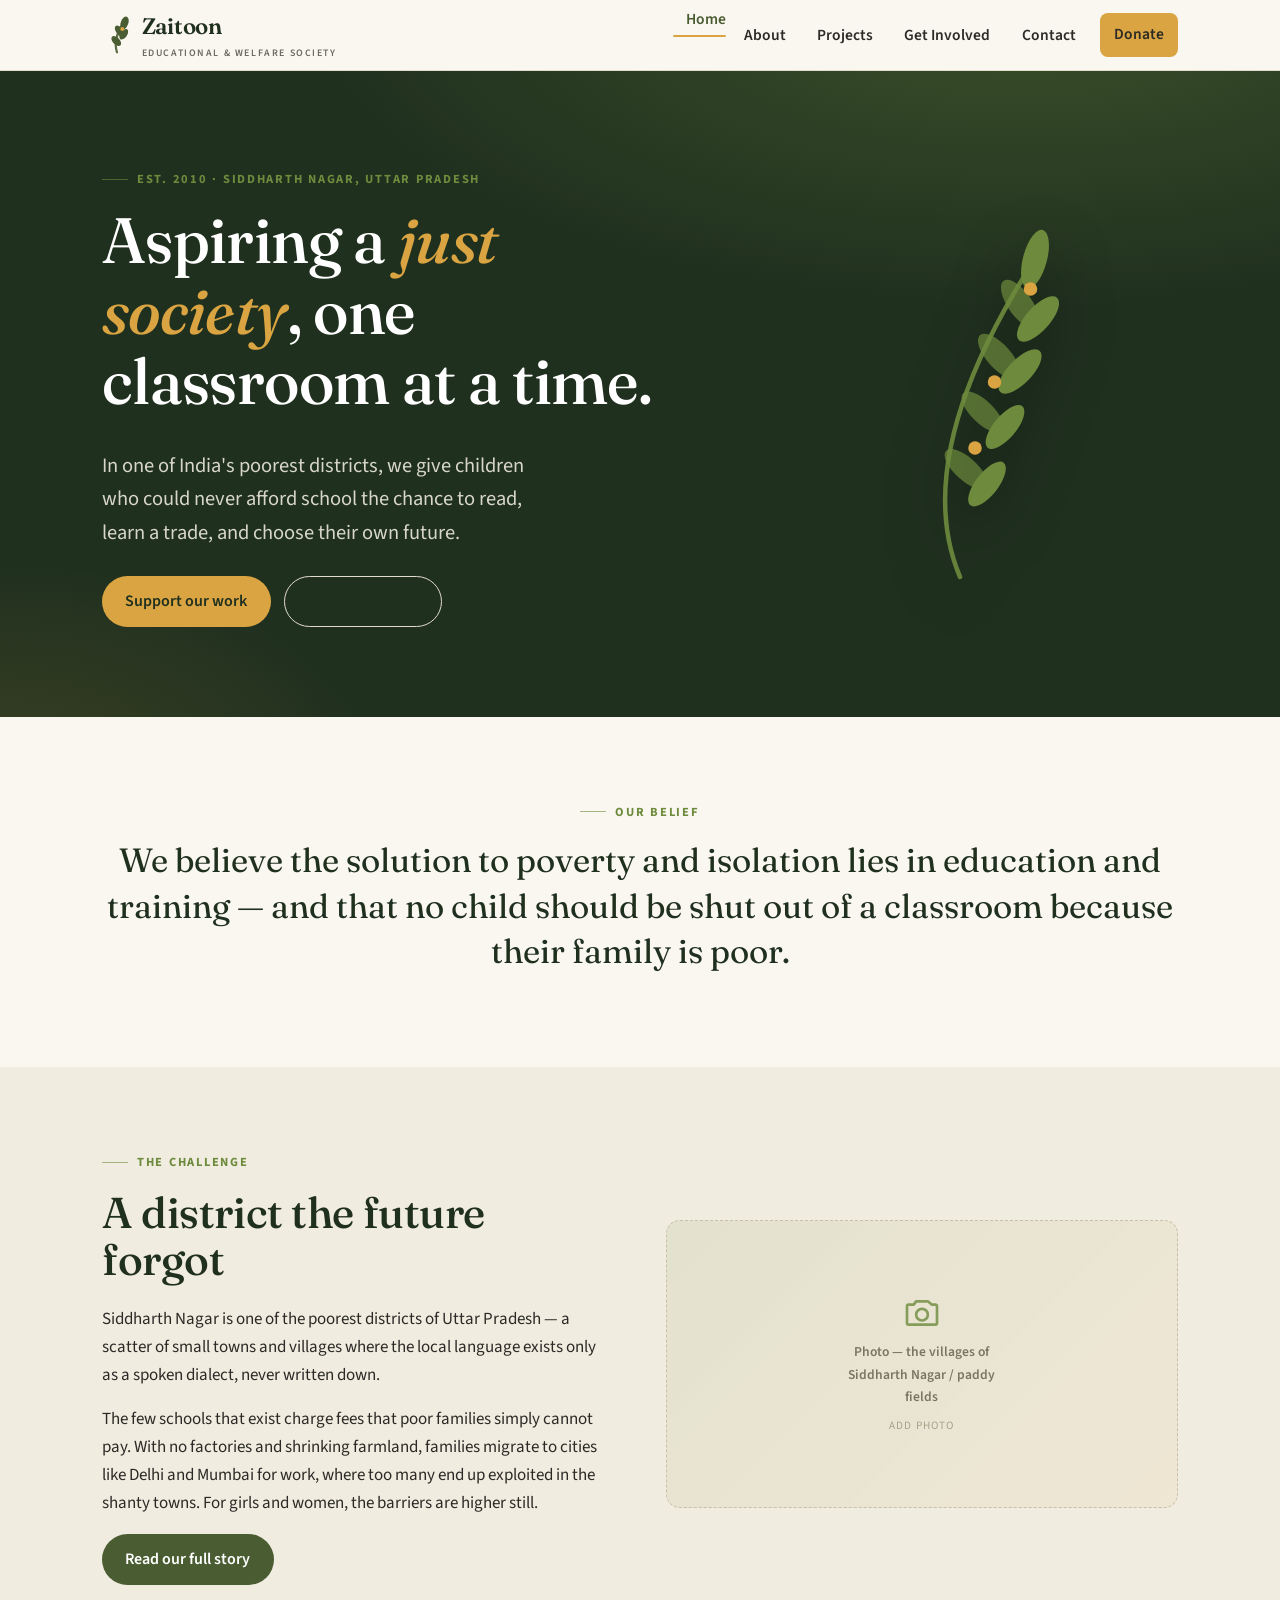
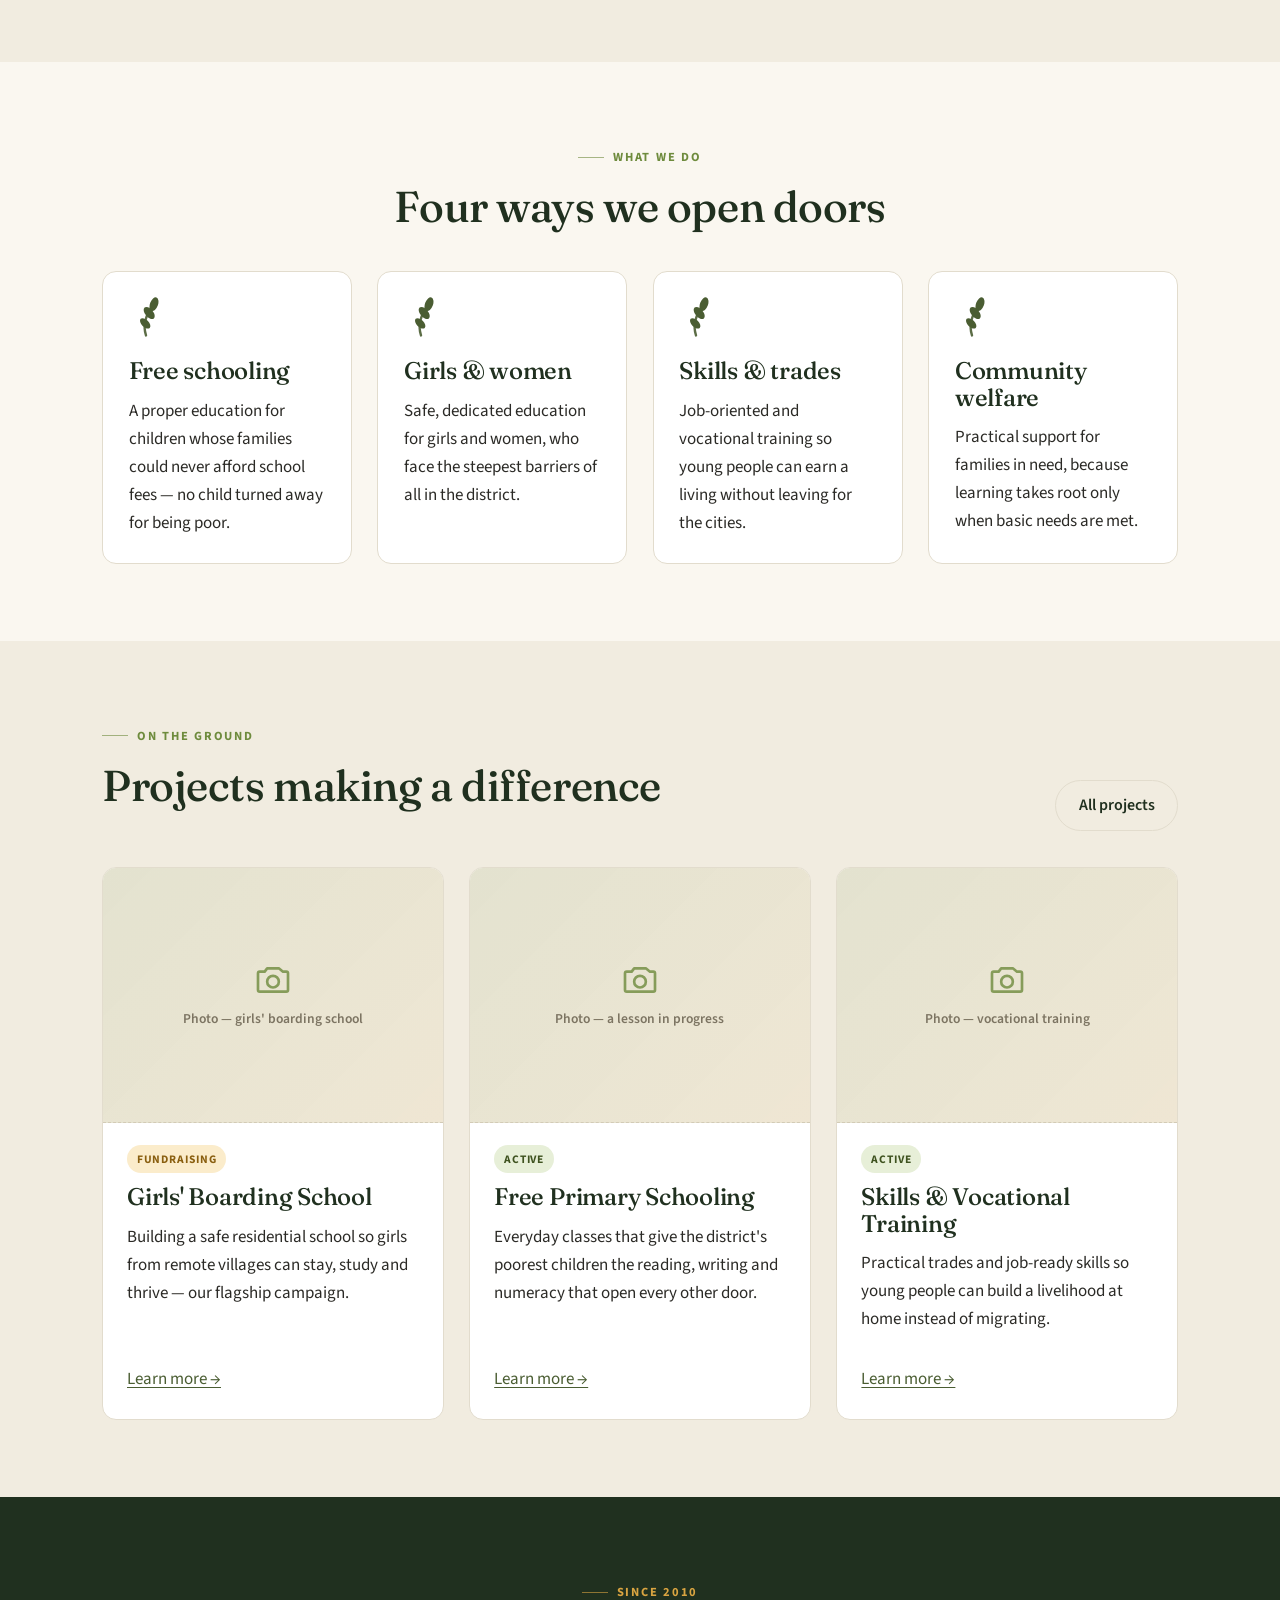
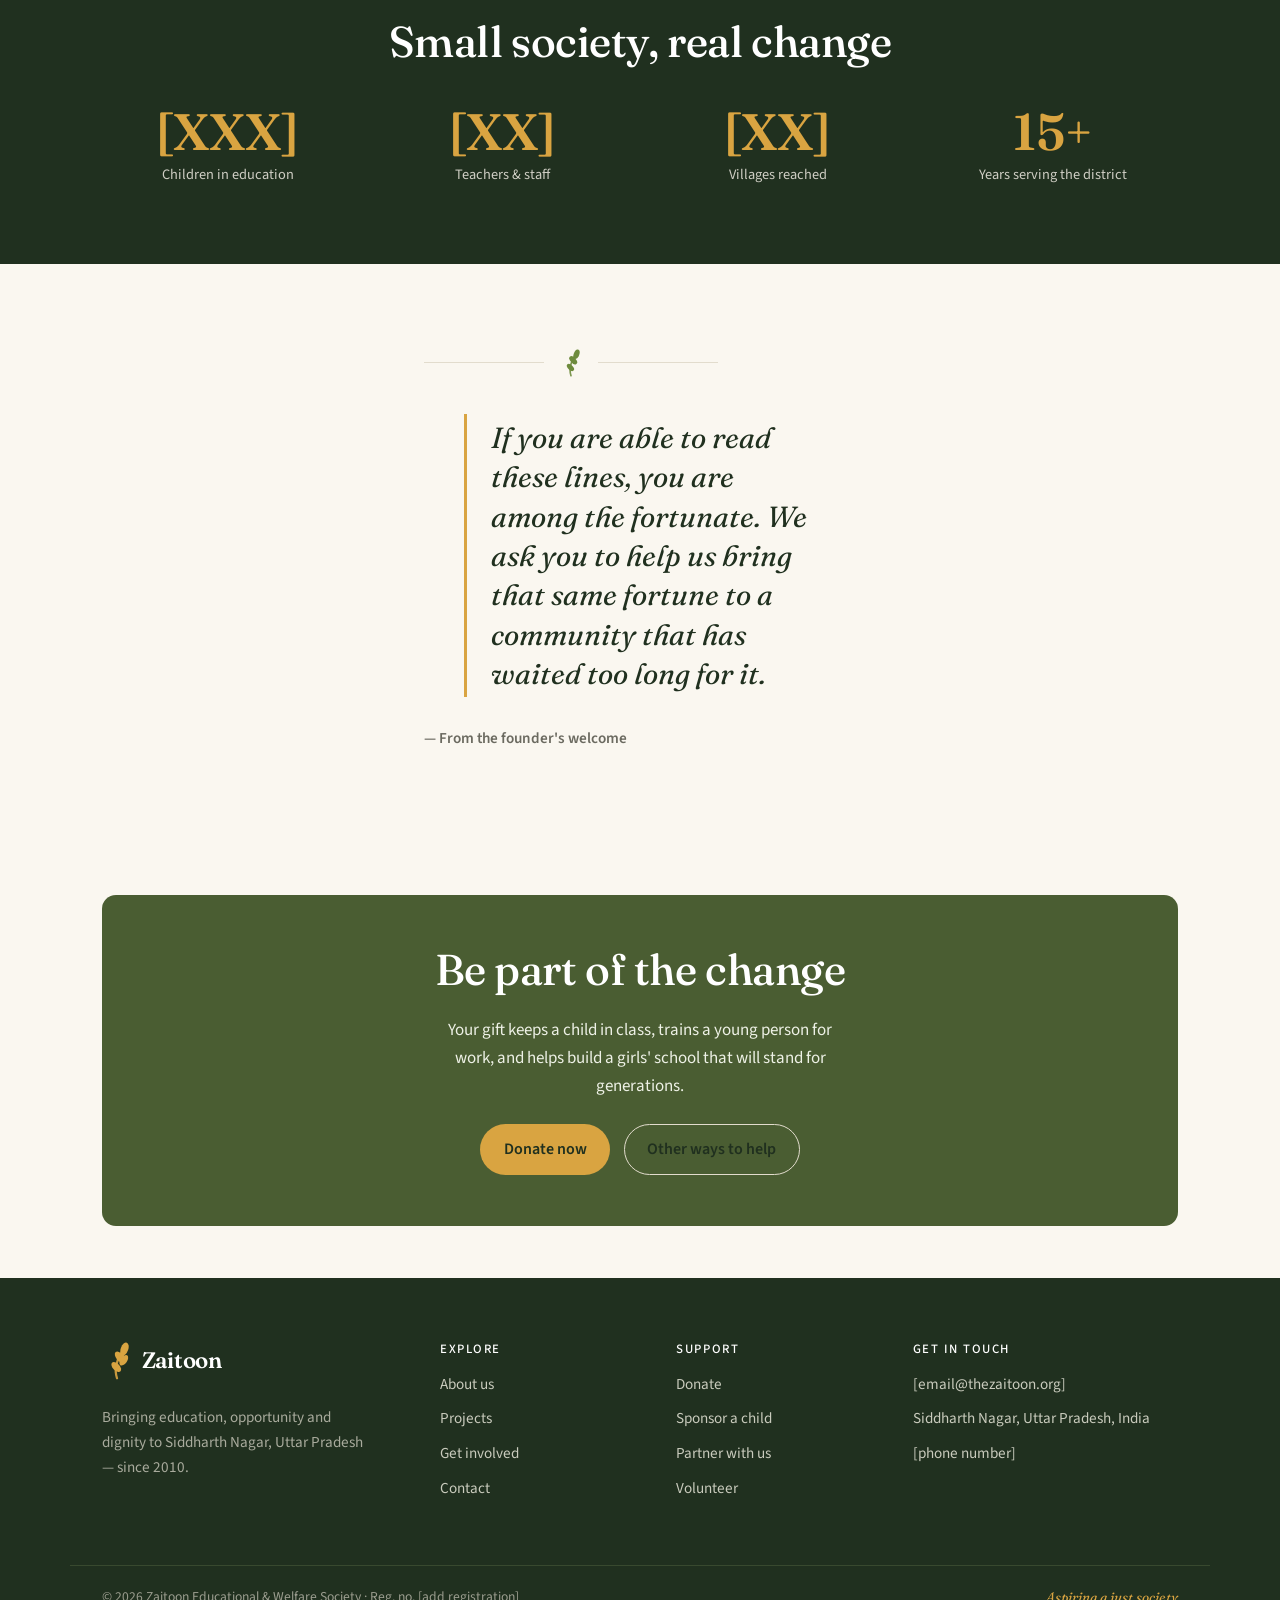
==== index.html @ fc905e12 "Add files via upload" ====
<!DOCTYPE html>
<html lang="en">
<head>
<meta charset="utf-8">
<meta name="viewport" content="width=device-width, initial-scale=1">
<title>Zaitoon Educational &amp; Welfare Society — Aspiring a just society</title>
<meta name="description" content="Zaitoon Educational &amp; Welfare Society brings free education, girls' schooling and vocational training to Siddharth Nagar, one of the poorest districts of Uttar Pradesh, India. Founded 2010.">
<link rel="preconnect" href="https://fonts.googleapis.com">
<link rel="preconnect" href="https://fonts.gstatic.com" crossorigin>
<link href="https://fonts.googleapis.com/css2?family=Fraunces:ital,opsz,wght@0,9..144,400;0,9..144,500;0,9..144,600;1,9..144,400;1,9..144,500&family=Source+Sans+3:wght@400;500;600;700&display=swap" rel="stylesheet">
<link rel="stylesheet" href="assets/css/styles.css">
</head>
<body>
<a class="skip-link" href="#main">Skip to content</a>

<!-- ===================== HEADER ===================== -->
<header class="site-header">
  <div class="container nav">
    <a class="brand" href="index.html" aria-label="Zaitoon, home">
      <svg class="sprig-mini" viewBox="0 0 40 50" aria-hidden="true" xmlns="http://www.w3.org/2000/svg">
        <path class="stem" d="M20 48 C 16 36 18 24 30 8"/>
        <g class="leaf">
          <ellipse cx="30" cy="9"  rx="5"   ry="9" transform="rotate(20 30 9)"/>
          <ellipse cx="24" cy="20" rx="5"   ry="9" transform="rotate(-40 24 20)"/>
          <ellipse cx="29" cy="24" rx="4.5" ry="8" transform="rotate(35 29 24)"/>
          <ellipse cx="19" cy="33" rx="4.5" ry="8" transform="rotate(-45 19 33)"/>
        </g>
        <circle class="olive-fruit" cx="27" cy="17" r="2.6"/>
      </svg>
      <span>Zaitoon<small>Educational &amp; Welfare Society</small></span>
    </a>
    <button class="nav-toggle" aria-label="Menu" aria-controls="nav-links" aria-expanded="false"><span></span></button>
    <ul class="nav-links" id="nav-links">
      <li><a href="index.html" aria-current="page">Home</a></li>
      <li><a href="about.html">About</a></li>
      <li><a href="projects.html">Projects</a></li>
      <li><a href="get-involved.html">Get Involved</a></li>
      <li><a href="contact.html">Contact</a></li>
      <li><a class="btn btn--gold nav-cta" href="get-involved.html#donate">Donate</a></li>
    </ul>
  </div>
</header>

<main id="main">

  <!-- ===================== HERO ===================== -->
  <section class="hero">
    <div class="container">
      <div class="hero-copy reveal">
        <p class="eyebrow">Est. 2010 · Siddharth Nagar, Uttar Pradesh</p>
        <h1>Aspiring a <em>just society</em>, one classroom at a time.</h1>
        <p class="lede">In one of India's poorest districts, we give children who could never afford school the chance to read, learn a trade, and choose their own future.</p>
        <div class="btn-row">
          <a class="btn btn--gold" href="get-involved.html#donate">Support our work</a>
          <a class="btn btn--ghost" href="projects.html">See our projects</a>
        </div>
      </div>
      <div class="hero-art reveal" aria-hidden="true">
        <svg class="sprig" viewBox="0 0 200 260" xmlns="http://www.w3.org/2000/svg">
          <path class="stem" d="M100 252 C 78 200 92 130 150 40"/>
          <g class="leaf">
            <ellipse cx="150" cy="40"  rx="8" ry="20" transform="rotate(15 150 40)"/>
            <ellipse cx="152" cy="80"  rx="8" ry="19" transform="rotate(42 152 80)"/>
            <ellipse cx="140" cy="115" rx="8" ry="19" transform="rotate(44 140 115)"/>
            <ellipse cx="130" cy="152" rx="7.5" ry="18" transform="rotate(40 130 152)"/>
            <ellipse cx="118" cy="190" rx="7.5" ry="18" transform="rotate(38 118 190)"/>
          </g>
          <g class="leaf leaf--alt">
            <ellipse cx="140" cy="70"  rx="8" ry="19" transform="rotate(-35 140 70)"/>
            <ellipse cx="126" cy="105" rx="8" ry="19" transform="rotate(-42 126 105)"/>
            <ellipse cx="115" cy="142" rx="7.5" ry="18" transform="rotate(-46 115 142)"/>
            <ellipse cx="104" cy="180" rx="7.5" ry="18" transform="rotate(-48 104 180)"/>
          </g>
          <g>
            <circle class="olive-fruit" cx="147" cy="60"  r="4.5"/>
            <circle class="olive-fruit" cx="123" cy="122" r="4.5"/>
            <circle class="olive-fruit" cx="110" cy="166" r="4.5"/>
          </g>
        </svg>
      </div>
    </div>
  </section>

  <!-- ===================== MISSION ===================== -->
  <section class="section">
    <div class="container center reveal">
      <p class="eyebrow" style="justify-content:center;">Our belief</p>
      <p class="measure center" style="font-family:var(--f-display); font-size:clamp(1.4rem,1.1rem + 1.4vw,2.1rem); line-height:1.35; color:var(--ink);">
        We believe the solution to poverty and isolation lies in education and training — and that no child should be shut out of a classroom because their family is poor.
      </p>
    </div>
  </section>

  <!-- ===================== THE CHALLENGE ===================== -->
  <section class="section section--paper2">
    <div class="container split">
      <div class="split-copy reveal">
        <p class="eyebrow">The challenge</p>
        <h2>A district the future forgot</h2>
        <p>Siddharth Nagar is one of the poorest districts of Uttar Pradesh — a scatter of small towns and villages where the local language exists only as a spoken dialect, never written down.</p>
        <p>The few schools that exist charge fees that poor families simply cannot pay. With no factories and shrinking farmland, families migrate to cities like Delhi and Mumbai for work, where too many end up exploited in the shanty towns. For girls and women, the barriers are higher still.</p>
        <a class="btn btn--olive" href="about.html">Read our full story</a>
      </div>
      <div class="split-media reveal">
        <div class="photo-ph" data-ratio="wide">
          <!-- SWAP: replace this block with <img src="assets/images/village.jpg" alt="..."> -->
          <svg class="ph-icon" viewBox="0 0 24 24" fill="none" stroke="currentColor" stroke-width="1.6" stroke-linecap="round" stroke-linejoin="round" aria-hidden="true"><path d="M4 7h3l1.5-2h7L18 7h2a1 1 0 0 1 1 1v10a1 1 0 0 1-1 1H4a1 1 0 0 1-1-1V8a1 1 0 0 1 1-1z"/><circle cx="12" cy="13" r="3.5"/></svg>
          <span class="ph-label">Photo — the villages of Siddharth Nagar / paddy fields</span>
          <span class="ph-note">Add photo</span>
        </div>
      </div>
    </div>
  </section>

  <!-- ===================== WHAT WE DO ===================== -->
  <section class="section">
    <div class="container">
      <div class="center reveal" style="margin-bottom:2.5rem;">
        <p class="eyebrow" style="justify-content:center;">What we do</p>
        <h2>Four ways we open doors</h2>
      </div>
      <div class="grid grid-4">
        <article class="card reveal">
          <svg class="leaf-mark" viewBox="0 0 40 50" aria-hidden="true" xmlns="http://www.w3.org/2000/svg"><path class="stem" d="M20 48 C 16 36 18 24 30 8"/><g class="leaf"><ellipse cx="30" cy="9" rx="5" ry="9" transform="rotate(20 30 9)"/><ellipse cx="24" cy="20" rx="5" ry="9" transform="rotate(-40 24 20)"/><ellipse cx="19" cy="33" rx="4.5" ry="8" transform="rotate(-45 19 33)"/></g></svg>
          <h3>Free schooling</h3>
          <p>A proper education for children whose families could never afford school fees — no child turned away for being poor.</p>
        </article>
        <article class="card reveal">
          <svg class="leaf-mark" viewBox="0 0 40 50" aria-hidden="true" xmlns="http://www.w3.org/2000/svg"><path class="stem" d="M20 48 C 16 36 18 24 30 8"/><g class="leaf"><ellipse cx="30" cy="9" rx="5" ry="9" transform="rotate(20 30 9)"/><ellipse cx="24" cy="20" rx="5" ry="9" transform="rotate(-40 24 20)"/><ellipse cx="19" cy="33" rx="4.5" ry="8" transform="rotate(-45 19 33)"/></g></svg>
          <h3>Girls &amp; women</h3>
          <p>Safe, dedicated education for girls and women, who face the steepest barriers of all in the district.</p>
        </article>
        <article class="card reveal">
          <svg class="leaf-mark" viewBox="0 0 40 50" aria-hidden="true" xmlns="http://www.w3.org/2000/svg"><path class="stem" d="M20 48 C 16 36 18 24 30 8"/><g class="leaf"><ellipse cx="30" cy="9" rx="5" ry="9" transform="rotate(20 30 9)"/><ellipse cx="24" cy="20" rx="5" ry="9" transform="rotate(-40 24 20)"/><ellipse cx="19" cy="33" rx="4.5" ry="8" transform="rotate(-45 19 33)"/></g></svg>
          <h3>Skills &amp; trades</h3>
          <p>Job-oriented and vocational training so young people can earn a living without leaving for the cities.</p>
        </article>
        <article class="card reveal">
          <svg class="leaf-mark" viewBox="0 0 40 50" aria-hidden="true" xmlns="http://www.w3.org/2000/svg"><path class="stem" d="M20 48 C 16 36 18 24 30 8"/><g class="leaf"><ellipse cx="30" cy="9" rx="5" ry="9" transform="rotate(20 30 9)"/><ellipse cx="24" cy="20" rx="5" ry="9" transform="rotate(-40 24 20)"/><ellipse cx="19" cy="33" rx="4.5" ry="8" transform="rotate(-45 19 33)"/></g></svg>
          <h3>Community welfare</h3>
          <p>Practical support for families in need, because learning takes root only when basic needs are met.</p>
        </article>
      </div>
    </div>
  </section>

  <!-- ===================== FEATURED PROJECTS ===================== -->
  <section class="section section--paper2">
    <div class="container">
      <div class="reveal" style="display:flex; flex-wrap:wrap; gap:1rem; justify-content:space-between; align-items:flex-end; margin-bottom:2.25rem;">
        <div>
          <p class="eyebrow">On the ground</p>
          <h2>Projects making a difference</h2>
        </div>
        <a class="btn btn--ghost" href="projects.html">All projects</a>
      </div>
      <div class="grid grid-3">
        <article class="pcard reveal">
          <div class="photo-ph">
            <!-- SWAP: assets/images/girls-school.jpg -->
            <svg class="ph-icon" viewBox="0 0 24 24" fill="none" stroke="currentColor" stroke-width="1.6" stroke-linecap="round" stroke-linejoin="round" aria-hidden="true"><path d="M4 7h3l1.5-2h7L18 7h2a1 1 0 0 1 1 1v10a1 1 0 0 1-1 1H4a1 1 0 0 1-1-1V8a1 1 0 0 1 1-1z"/><circle cx="12" cy="13" r="3.5"/></svg>
            <span class="ph-label">Photo — girls' boarding school</span>
          </div>
          <div class="pcard-body">
            <span class="tag tag--fund" style="align-self:flex-start; margin-bottom:.7rem;">Fundraising</span>
            <h3>Girls' Boarding School</h3>
            <p>Building a safe residential school so girls from remote villages can stay, study and thrive — our flagship campaign.</p>
            <div class="pcard-foot"><a href="projects.html#girls-school">Learn more →</a></div>
          </div>
        </article>
        <article class="pcard reveal">
          <div class="photo-ph">
            <!-- SWAP: assets/images/classroom.jpg -->
            <svg class="ph-icon" viewBox="0 0 24 24" fill="none" stroke="currentColor" stroke-width="1.6" stroke-linecap="round" stroke-linejoin="round" aria-hidden="true"><path d="M4 7h3l1.5-2h7L18 7h2a1 1 0 0 1 1 1v10a1 1 0 0 1-1 1H4a1 1 0 0 1-1-1V8a1 1 0 0 1 1-1z"/><circle cx="12" cy="13" r="3.5"/></svg>
            <span class="ph-label">Photo — a lesson in progress</span>
          </div>
          <div class="pcard-body">
            <span class="tag tag--active" style="align-self:flex-start; margin-bottom:.7rem;">Active</span>
            <h3>Free Primary Schooling</h3>
            <p>Everyday classes that give the district's poorest children the reading, writing and numeracy that open every other door.</p>
            <div class="pcard-foot"><a href="projects.html#schooling">Learn more →</a></div>
          </div>
        </article>
        <article class="pcard reveal">
          <div class="photo-ph">
            <!-- SWAP: assets/images/training.jpg -->
            <svg class="ph-icon" viewBox="0 0 24 24" fill="none" stroke="currentColor" stroke-width="1.6" stroke-linecap="round" stroke-linejoin="round" aria-hidden="true"><path d="M4 7h3l1.5-2h7L18 7h2a1 1 0 0 1 1 1v10a1 1 0 0 1-1 1H4a1 1 0 0 1-1-1V8a1 1 0 0 1 1-1z"/><circle cx="12" cy="13" r="3.5"/></svg>
            <span class="ph-label">Photo — vocational training</span>
          </div>
          <div class="pcard-body">
            <span class="tag tag--active" style="align-self:flex-start; margin-bottom:.7rem;">Active</span>
            <h3>Skills &amp; Vocational Training</h3>
            <p>Practical trades and job-ready skills so young people can build a livelihood at home instead of migrating.</p>
            <div class="pcard-foot"><a href="projects.html#vocational">Learn more →</a></div>
          </div>
        </article>
      </div>
    </div>
  </section>

  <!-- ===================== IMPACT STATS ===================== -->
  <section class="section section--ink">
    <div class="container">
      <div class="center reveal" style="margin-bottom:2.5rem;">
        <p class="eyebrow" style="justify-content:center;">Since 2010</p>
        <h2>Small society, real change</h2>
      </div>
      <!-- REPLACE the bracketed figures below with your real numbers -->
      <div class="stats reveal">
        <div class="stat"><div class="num">[XXX]</div><div class="lbl">Children in education</div></div>
        <div class="stat"><div class="num">[XX]</div><div class="lbl">Teachers &amp; staff</div></div>
        <div class="stat"><div class="num">[XX]</div><div class="lbl">Villages reached</div></div>
        <div class="stat"><div class="num">15+</div><div class="lbl">Years serving the district</div></div>
      </div>
    </div>
  </section>

  <!-- ===================== FOUNDER QUOTE ===================== -->
  <section class="section">
    <div class="container measure reveal">
      <div class="divider" style="justify-content:flex-start; margin-bottom:1.5rem;">
        <svg class="sprig-mini" viewBox="0 0 40 50" aria-hidden="true" xmlns="http://www.w3.org/2000/svg"><path class="stem" d="M20 48 C 16 36 18 24 30 8"/><g class="leaf"><ellipse cx="30" cy="9" rx="5" ry="9" transform="rotate(20 30 9)"/><ellipse cx="24" cy="20" rx="5" ry="9" transform="rotate(-40 24 20)"/><ellipse cx="19" cy="33" rx="4.5" ry="8" transform="rotate(-45 19 33)"/></g></svg>
      </div>
      <blockquote class="quote">If you are able to read these lines, you are among the fortunate. We ask you to help us bring that same fortune to a community that has waited too long for it.</blockquote>
      <p class="quote-attr">— From the founder's welcome<!-- add founder's name --></p>
    </div>
  </section>

  <!-- ===================== CTA ===================== -->
  <section class="section section--tight">
    <div class="container">
      <div class="cta-band reveal">
        <h2>Be part of the change</h2>
        <p>Your gift keeps a child in class, trains a young person for work, and helps build a girls' school that will stand for generations.</p>
        <div class="btn-row">
          <a class="btn btn--gold" href="get-involved.html#donate">Donate now</a>
          <a class="btn btn--ghost" href="get-involved.html">Other ways to help</a>
        </div>
      </div>
    </div>
  </section>

</main>

<!-- ===================== FOOTER ===================== -->
<footer class="site-footer">
  <div class="container footer-grid">
    <div class="footer-brand">
      <a class="brand" href="index.html">
        <svg class="sprig-mini" viewBox="0 0 40 50" aria-hidden="true" xmlns="http://www.w3.org/2000/svg"><path class="stem" d="M20 48 C 16 36 18 24 30 8"/><g class="leaf"><ellipse cx="30" cy="9" rx="5" ry="9" transform="rotate(20 30 9)"/><ellipse cx="24" cy="20" rx="5" ry="9" transform="rotate(-40 24 20)"/><ellipse cx="29" cy="24" rx="4.5" ry="8" transform="rotate(35 29 24)"/><ellipse cx="19" cy="33" rx="4.5" ry="8" transform="rotate(-45 19 33)"/></g><circle class="olive-fruit" cx="27" cy="17" r="2.6"/></svg>
        <span>Zaitoon</span>
      </a>
      <p>Bringing education, opportunity and dignity to Siddharth Nagar, Uttar Pradesh — since 2010.</p>
    </div>
    <div>
      <h4>Explore</h4>
      <ul class="footer-links">
        <li><a href="about.html">About us</a></li>
        <li><a href="projects.html">Projects</a></li>
        <li><a href="get-involved.html">Get involved</a></li>
        <li><a href="contact.html">Contact</a></li>
      </ul>
    </div>
    <div>
      <h4>Support</h4>
      <ul class="footer-links">
        <li><a href="get-involved.html#donate">Donate</a></li>
        <li><a href="get-involved.html#sponsor">Sponsor a child</a></li>
        <li><a href="get-involved.html#partner">Partner with us</a></li>
        <li><a href="get-involved.html#volunteer">Volunteer</a></li>
      </ul>
    </div>
    <div>
      <h4>Get in touch</h4>
      <ul class="footer-links">
        <li><a href="mailto:[email@thezaitoon.org]">[email@thezaitoon.org]</a></li>
        <li>Siddharth Nagar, Uttar Pradesh, India</li>
        <li>[phone number]</li>
      </ul>
    </div>
  </div>
  <div class="container footer-bottom">
    <span>© <span id="year">2025</span> Zaitoon Educational &amp; Welfare Society · Reg. no. [add registration]</span>
    <span class="tagline">Aspiring a just society</span>
  </div>
</footer>

<script src="assets/js/main.js"></script>
</body>
</html>
---- assets/css/styles.css ----
/* =====================================================================
   Zaitoon Educational & Welfare Society
   Shared stylesheet
   Palette: olive-ink, olive, leaf, wheat-gold on warm paper
   Type: Fraunces (display) + Source Sans 3 (body)
   ===================================================================== */

:root{
  --ink:        #20301f;   /* deep olive-ink: dark surfaces, headings */
  --olive:      #4a5d32;   /* primary brand green */
  --leaf:       #6e8b3d;   /* lighter leaf green: accents, hovers */
  --gold:       #d9a441;   /* wheat-gold: CTAs, emphasis */
  --gold-deep:  #b9852b;
  --paper:      #faf7f0;   /* main light background */
  --paper-2:    #f1ece0;   /* subtle alt panel */
  --text:       #2b2a26;   /* body text on light */
  --muted:      #6b6a60;   /* secondary text */
  --line:       #e2dccd;   /* hairlines on light */
  --line-dark:  #38492f;   /* hairlines on dark */

  --maxw: 1140px;
  --gap: clamp(1.25rem, 4vw, 2.5rem);
  --radius: 14px;
  --shadow: 0 18px 40px -24px rgba(32,48,31,.45);

  --f-display: "Fraunces", Georgia, "Times New Roman", serif;
  --f-body: "Source Sans 3", system-ui, -apple-system, Segoe UI, Roboto, sans-serif;
}

*,*::before,*::after{ box-sizing:border-box; }

html{ scroll-behavior:smooth; -webkit-text-size-adjust:100%; }

body{
  margin:0;
  font-family:var(--f-body);
  font-size:clamp(1rem, .96rem + .2vw, 1.0625rem);
  line-height:1.65;
  color:var(--text);
  background:var(--paper);
  -webkit-font-smoothing:antialiased;
}

img{ max-width:100%; display:block; }
a{ color:var(--olive); text-underline-offset:3px; }
a:hover{ color:var(--leaf); }

h1,h2,h3,h4{
  font-family:var(--f-display);
  font-weight:500;
  line-height:1.1;
  letter-spacing:-.01em;
  color:var(--ink);
  margin:0 0 .5em;
}
h1{ font-size:clamp(2.35rem, 1.6rem + 3.4vw, 4rem); }
h2{ font-size:clamp(1.8rem, 1.3rem + 1.8vw, 2.7rem); }
h3{ font-size:clamp(1.25rem, 1.1rem + .6vw, 1.5rem); }
p{ margin:0 0 1rem; }

/* ---------- layout helpers ---------- */
.container{ width:100%; max-width:var(--maxw); margin-inline:auto; padding-inline:clamp(1.15rem,4vw,2rem); }
.section{ padding-block:clamp(3.5rem, 6vw, 6rem); }
.section--tight{ padding-block:clamp(2.5rem,4vw,3.75rem); }
.section--paper2{ background:var(--paper-2); }
.section--ink{ background:var(--ink); color:#e7e6dd; }
.section--ink h2,.section--ink h3{ color:#fff; }
.center{ text-align:center; }
.measure{ max-width:62ch; }
.measure.center{ margin-inline:auto; }

.eyebrow{
  font-size:.78rem; font-weight:700; letter-spacing:.14em; text-transform:uppercase;
  color:var(--leaf); margin:0 0 1rem; display:inline-flex; gap:.55rem; align-items:center;
}
.section--ink .eyebrow{ color:var(--gold); }
.eyebrow::before{ content:""; width:26px; height:1px; background:currentColor; opacity:.6; }

/* ---------- buttons ---------- */
.btn{
  display:inline-flex; align-items:center; gap:.5rem;
  font-family:var(--f-body); font-weight:600; font-size:1rem;
  padding:.72rem 1.4rem; border-radius:999px; border:1.5px solid transparent;
  cursor:pointer; text-decoration:none; transition:transform .15s ease, background .2s ease, color .2s ease, border-color .2s ease;
}
.btn:hover{ transform:translateY(-2px); }
.btn--gold{ background:var(--gold); color:var(--ink); }
.btn--gold:hover{ background:var(--gold-deep); color:var(--ink); }
.btn--olive{ background:var(--olive); color:#fff; }
.btn--olive:hover{ background:var(--leaf); color:#fff; }
.btn--ghost{ background:transparent; color:var(--ink); border-color:var(--line); }
.btn--ghost:hover{ border-color:var(--olive); color:var(--olive); }
.section--ink .btn--ghost{ color:#fff; border-color:var(--line-dark); }
.section--ink .btn--ghost:hover{ border-color:var(--gold); color:var(--gold); }
.btn-row{ display:flex; flex-wrap:wrap; gap:.85rem; }

/* ---------- header ---------- */
.site-header{
  position:sticky; top:0; z-index:60;
  background:rgba(250,247,240,.9); backdrop-filter:saturate(140%) blur(10px);
  border-bottom:1px solid var(--line);
}
.nav{ display:flex; align-items:center; justify-content:space-between; gap:1rem; min-height:70px; }
.brand{ display:inline-flex; align-items:center; gap:.6rem; text-decoration:none; color:var(--ink); font-family:var(--f-display); font-weight:600; font-size:1.4rem; letter-spacing:-.01em; }
.brand:hover{ color:var(--ink); }
.brand .sprig-mini{ width:30px; height:38px; color:var(--olive); flex:none; }
.brand small{ display:block; font-family:var(--f-body); font-weight:600; font-size:.62rem; letter-spacing:.16em; text-transform:uppercase; color:var(--muted); }

.nav-links{ display:flex; align-items:center; gap:.35rem; list-style:none; margin:0; padding:0; }
.nav-links a{
  text-decoration:none; color:var(--text); font-weight:600; font-size:.97rem;
  padding:.5rem .8rem; border-radius:8px; transition:background .18s ease,color .18s ease;
}
.nav-links a:hover{ background:var(--paper-2); color:var(--ink); }
.nav-links a[aria-current="page"]{ color:var(--olive); }
.nav-links a[aria-current="page"]::after{ content:""; display:block; height:2px; background:var(--gold); border-radius:2px; margin-top:2px; }
.nav-cta{ margin-left:.4rem; }

.nav-toggle{ display:none; background:none; border:1.5px solid var(--line); border-radius:10px; width:44px; height:42px; cursor:pointer; align-items:center; justify-content:center; }
.nav-toggle span,.nav-toggle span::before,.nav-toggle span::after{
  content:""; display:block; width:20px; height:2px; background:var(--ink); border-radius:2px; position:relative; transition:transform .2s ease,opacity .2s ease;
}
.nav-toggle span::before{ position:absolute; top:-6px; }
.nav-toggle span::after{ position:absolute; top:6px; }
.nav-toggle[aria-expanded="true"] span{ background:transparent; }
.nav-toggle[aria-expanded="true"] span::before{ transform:translateY(6px) rotate(45deg); }
.nav-toggle[aria-expanded="true"] span::after{ transform:translateY(-6px) rotate(-45deg); }

@media (max-width:880px){
  .nav-toggle{ display:inline-flex; }
  .nav-links{
    position:absolute; left:0; right:0; top:100%;
    flex-direction:column; align-items:stretch; gap:.15rem;
    background:var(--paper); border-bottom:1px solid var(--line);
    padding:.75rem clamp(1.15rem,4vw,2rem) 1.15rem;
    box-shadow:var(--shadow);
    display:none;
  }
  .nav-links.open{ display:flex; }
  .nav-links a{ padding:.7rem .6rem; }
  .nav-links a[aria-current="page"]::after{ display:none; }
  .nav-cta{ margin:.4rem 0 0; }
  .btn.nav-cta{ justify-content:center; }
}

/* ---------- hero ---------- */
.hero{ position:relative; background:var(--ink); color:#eae9df; overflow:hidden; }
.hero::after{ /* soft glow */
  content:""; position:absolute; inset:0;
  background:radial-gradient(1200px 500px at 80% -10%, rgba(110,139,61,.35), transparent 60%),
             radial-gradient(700px 400px at 0% 110%, rgba(217,164,65,.14), transparent 55%);
  pointer-events:none;
}
.hero .container{ position:relative; z-index:2; display:grid; grid-template-columns:1.15fr .85fr; gap:clamp(1.5rem,4vw,3rem); align-items:center; padding-block:clamp(3.5rem,7vw,6.5rem); }
.hero h1{ color:#fff; }
.hero h1 em{ font-style:italic; color:var(--gold); }
.hero .lede{ font-size:clamp(1.05rem,1rem + .4vw,1.28rem); color:#d7d6cb; max-width:46ch; }
.hero .btn-row{ margin-top:1.6rem; }
.hero-art{ display:flex; justify-content:center; align-items:center; }
.hero-art .sprig{ width:min(300px,80%); height:auto; color:var(--leaf); filter:drop-shadow(0 20px 30px rgba(0,0,0,.35)); }

@media (max-width:820px){
  .hero .container{ grid-template-columns:1fr; text-align:left; }
  .hero-art{ order:-1; justify-content:flex-start; }
  .hero-art .sprig{ width:120px; }
}

/* ---------- olive sprig (signature) ---------- */
.stem{ stroke:currentColor; stroke-width:3; stroke-linecap:round; fill:none; opacity:.9; }
.leaf{ fill:currentColor; }
.leaf--alt{ fill:currentColor; opacity:.7; }
.olive-fruit{ fill:var(--gold); }

/* ---------- section divider ---------- */
.divider{ display:flex; align-items:center; justify-content:center; gap:1rem; color:var(--leaf); padding-block:.5rem; }
.divider::before,.divider::after{ content:""; height:1px; width:min(120px,20vw); background:var(--line); }
.divider .sprig-mini{ width:22px; height:28px; }

/* ---------- generic grid ---------- */
.grid{ display:grid; gap:clamp(1rem,2.4vw,1.6rem); }
.grid-2{ grid-template-columns:repeat(2,1fr); }
.grid-3{ grid-template-columns:repeat(3,1fr); }
.grid-4{ grid-template-columns:repeat(4,1fr); }
@media (max-width:900px){ .grid-4{ grid-template-columns:repeat(2,1fr); } .grid-3{ grid-template-columns:repeat(2,1fr); } }
@media (max-width:620px){ .grid-2,.grid-3,.grid-4{ grid-template-columns:1fr; } }

/* two-column feature (text + media) */
.split{ display:grid; grid-template-columns:1fr 1fr; gap:clamp(1.5rem,4vw,3.5rem); align-items:center; }
.split--reverse .split-media{ order:2; }
@media (max-width:820px){ .split{ grid-template-columns:1fr; } .split--reverse .split-media{ order:0; } }

/* ---------- cards ---------- */
.card{
  background:#fff; border:1px solid var(--line); border-radius:var(--radius);
  padding:1.6rem; transition:transform .18s ease, box-shadow .2s ease, border-color .2s ease;
}
.card:hover{ transform:translateY(-4px); box-shadow:var(--shadow); border-color:#d6cfbc; }
.card h3{ margin-top:.35rem; }
.card p:last-child{ margin-bottom:0; }
.card .leaf-mark{ width:34px; height:40px; color:var(--olive); margin-bottom:.4rem; }

/* project card with media */
.pcard{ background:#fff; border:1px solid var(--line); border-radius:var(--radius); overflow:hidden; display:flex; flex-direction:column; transition:transform .18s ease, box-shadow .2s ease; }
.pcard:hover{ transform:translateY(-4px); box-shadow:var(--shadow); }
.pcard .pcard-body{ padding:1.4rem 1.5rem 1.6rem; display:flex; flex-direction:column; flex:1; }
.pcard .pcard-body p{ color:var(--text); }
.pcard .pcard-foot{ margin-top:auto; padding-top:1rem; }

.tag{ display:inline-block; font-size:.72rem; font-weight:700; letter-spacing:.08em; text-transform:uppercase; padding:.28rem .6rem; border-radius:999px; }
.tag--active{ background:#e7efd8; color:#3f5320; }
.tag--fund{ background:#fbeccb; color:#8a5f10; }
.tag--planned{ background:#e9e6dd; color:#5f5c50; }

/* ---------- photo placeholder ---------- */
.photo-ph{
  position:relative; display:flex; flex-direction:column; align-items:center; justify-content:center; gap:.5rem;
  background:
    linear-gradient(135deg, rgba(110,139,61,.10), rgba(217,164,65,.08)),
    var(--paper-2);
  border:1px dashed #c9c0aa; border-radius:var(--radius);
  color:var(--muted); text-align:center; padding:1.5rem; min-height:220px;
  aspect-ratio:4/3; overflow:hidden;
}
.photo-ph[data-ratio="wide"]{ aspect-ratio:16/9; }
.photo-ph[data-ratio="tall"]{ aspect-ratio:3/4; }
.photo-ph[data-ratio="square"]{ aspect-ratio:1/1; }
.photo-ph .ph-icon{ width:40px; height:40px; color:var(--leaf); opacity:.8; }
.photo-ph .ph-label{ font-size:.85rem; font-weight:600; color:#7c7462; max-width:26ch; }
.photo-ph .ph-note{ font-size:.7rem; letter-spacing:.1em; text-transform:uppercase; color:#a89f88; }
.pcard .photo-ph{ border:none; border-radius:0; border-bottom:1px dashed #d3cbb6; }

/* ---------- stats band ---------- */
.stats{ display:grid; grid-template-columns:repeat(4,1fr); gap:1.5rem; }
.stat{ text-align:center; }
.stat .num{ font-family:var(--f-display); font-weight:600; font-size:clamp(2.2rem,1.6rem + 2vw,3.2rem); color:var(--gold); line-height:1; }
.stat .lbl{ font-size:.9rem; color:#cfcec4; margin-top:.4rem; }
@media (max-width:700px){ .stats{ grid-template-columns:repeat(2,1fr); gap:2rem 1rem; } }

/* ---------- quote / founder ---------- */
.quote{ border-left:3px solid var(--gold); padding:.25rem 0 .25rem 1.5rem; font-family:var(--f-display); font-size:clamp(1.3rem,1.1rem + .9vw,1.85rem); font-style:italic; line-height:1.35; color:var(--ink); }
.section--ink .quote{ color:#fff; }
.quote-attr{ margin-top:1rem; font-family:var(--f-body); font-style:normal; font-size:.95rem; font-weight:600; color:var(--muted); }
.section--ink .quote-attr{ color:#bfc4b0; }

/* ---------- list with leaf bullets ---------- */
.leaf-list{ list-style:none; margin:0; padding:0; display:grid; gap:.7rem; }
.leaf-list li{ position:relative; padding-left:1.9rem; }
.leaf-list li::before{
  content:""; position:absolute; left:0; top:.35em; width:12px; height:16px;
  background:var(--olive);
  -webkit-mask:url("data:image/svg+xml;utf8,<svg xmlns='http://www.w3.org/2000/svg' viewBox='0 0 12 16'><path d='M6 16C2 12 0 8 2 3c2 3 3 3 4 0 1 3 2 3 4 0 2 5 0 9-4 13z'/></svg>") center/contain no-repeat;
          mask:url("data:image/svg+xml;utf8,<svg xmlns='http://www.w3.org/2000/svg' viewBox='0 0 12 16'><path d='M6 16C2 12 0 8 2 3c2 3 3 3 4 0 1 3 2 3 4 0 2 5 0 9-4 13z'/></svg>") center/contain no-repeat;
}
.section--ink .leaf-list li::before{ background:var(--gold); }

/* ---------- CTA band ---------- */
.cta-band{ background:var(--olive); color:#fff; border-radius:var(--radius); padding:clamp(2rem,4vw,3.25rem); text-align:center; position:relative; overflow:hidden; }
.cta-band h2{ color:#fff; }
.cta-band p{ color:#eef1e6; max-width:52ch; margin-inline:auto; }
.cta-band .btn-row{ justify-content:center; margin-top:1.5rem; }

/* ---------- contact form ---------- */
.form-grid{ display:grid; gap:1rem; }
.field label{ display:block; font-weight:600; font-size:.9rem; margin-bottom:.35rem; color:var(--ink); }
.field input,.field textarea{
  width:100%; font-family:var(--f-body); font-size:1rem; color:var(--text);
  padding:.75rem .9rem; border:1.5px solid var(--line); border-radius:10px; background:#fff;
}
.field input:focus,.field textarea:focus{ outline:none; border-color:var(--olive); box-shadow:0 0 0 3px rgba(110,139,61,.2); }
.field textarea{ min-height:150px; resize:vertical; }

.info-list{ list-style:none; margin:0; padding:0; display:grid; gap:1.2rem; }
.info-list .k{ font-size:.75rem; letter-spacing:.12em; text-transform:uppercase; color:var(--leaf); font-weight:700; }
.info-list .v{ font-size:1.05rem; color:var(--ink); }

/* ---------- footer ---------- */
.site-footer{ background:var(--ink); color:#c9cbbd; }
.site-footer a{ color:#c9cbbd; text-decoration:none; }
.site-footer a:hover{ color:var(--gold); }
.footer-grid{ display:grid; grid-template-columns:1.5fr 1fr 1fr 1.3fr; gap:2rem; padding-block:clamp(2.5rem,5vw,4rem); }
.footer-grid h4{ color:#fff; font-family:var(--f-body); font-size:.8rem; letter-spacing:.12em; text-transform:uppercase; margin-bottom:1rem; }
.footer-brand .brand{ color:#fff; }
.footer-brand .brand .sprig-mini{ color:var(--gold); }
.footer-brand p{ color:#a9ab9d; max-width:34ch; margin-top:1rem; font-size:.95rem; }
.footer-links{ list-style:none; margin:0; padding:0; display:grid; gap:.6rem; font-size:.95rem; }
.footer-bottom{ border-top:1px solid var(--line-dark); padding-block:1.25rem; display:flex; flex-wrap:wrap; gap:.75rem 1.5rem; justify-content:space-between; align-items:center; font-size:.85rem; color:#9a9c8e; }
.footer-bottom .tagline{ font-family:var(--f-display); font-style:italic; color:var(--gold); }
@media (max-width:820px){ .footer-grid{ grid-template-columns:1fr 1fr; } }
@media (max-width:520px){ .footer-grid{ grid-template-columns:1fr; } }

/* ---------- page hero (interior) ---------- */
.page-hero{ background:var(--ink); color:#e7e6dd; }
.page-hero .container{ padding-block:clamp(2.75rem,5vw,4.5rem); }
.page-hero h1{ color:#fff; margin-bottom:.4rem; }
.page-hero p{ color:#cfceC4; max-width:56ch; }
.breadcrumb{ font-size:.82rem; letter-spacing:.05em; color:#a9ab9d; margin-bottom:1rem; }
.breadcrumb a{ color:#a9ab9d; text-decoration:none; }
.breadcrumb a:hover{ color:var(--gold); }

/* ---------- reveal animation ---------- */
.reveal{ opacity:0; transform:translateY(18px); transition:opacity .7s ease, transform .7s ease; }
.reveal.in{ opacity:1; transform:none; }
@media (prefers-reduced-motion:reduce){
  *{ scroll-behavior:auto !important; }
  .reveal{ opacity:1; transform:none; transition:none; }
  .btn:hover,.card:hover,.pcard:hover{ transform:none; }
}

/* focus visibility */
a:focus-visible,.btn:focus-visible,button:focus-visible,input:focus-visible,textarea:focus-visible{
  outline:3px solid var(--gold); outline-offset:2px; border-radius:6px;
}

.skip-link{ position:absolute; left:-999px; top:0; background:var(--gold); color:var(--ink); padding:.6rem 1rem; border-radius:0 0 8px 0; z-index:100; font-weight:700; }
.skip-link:focus{ left:0; }
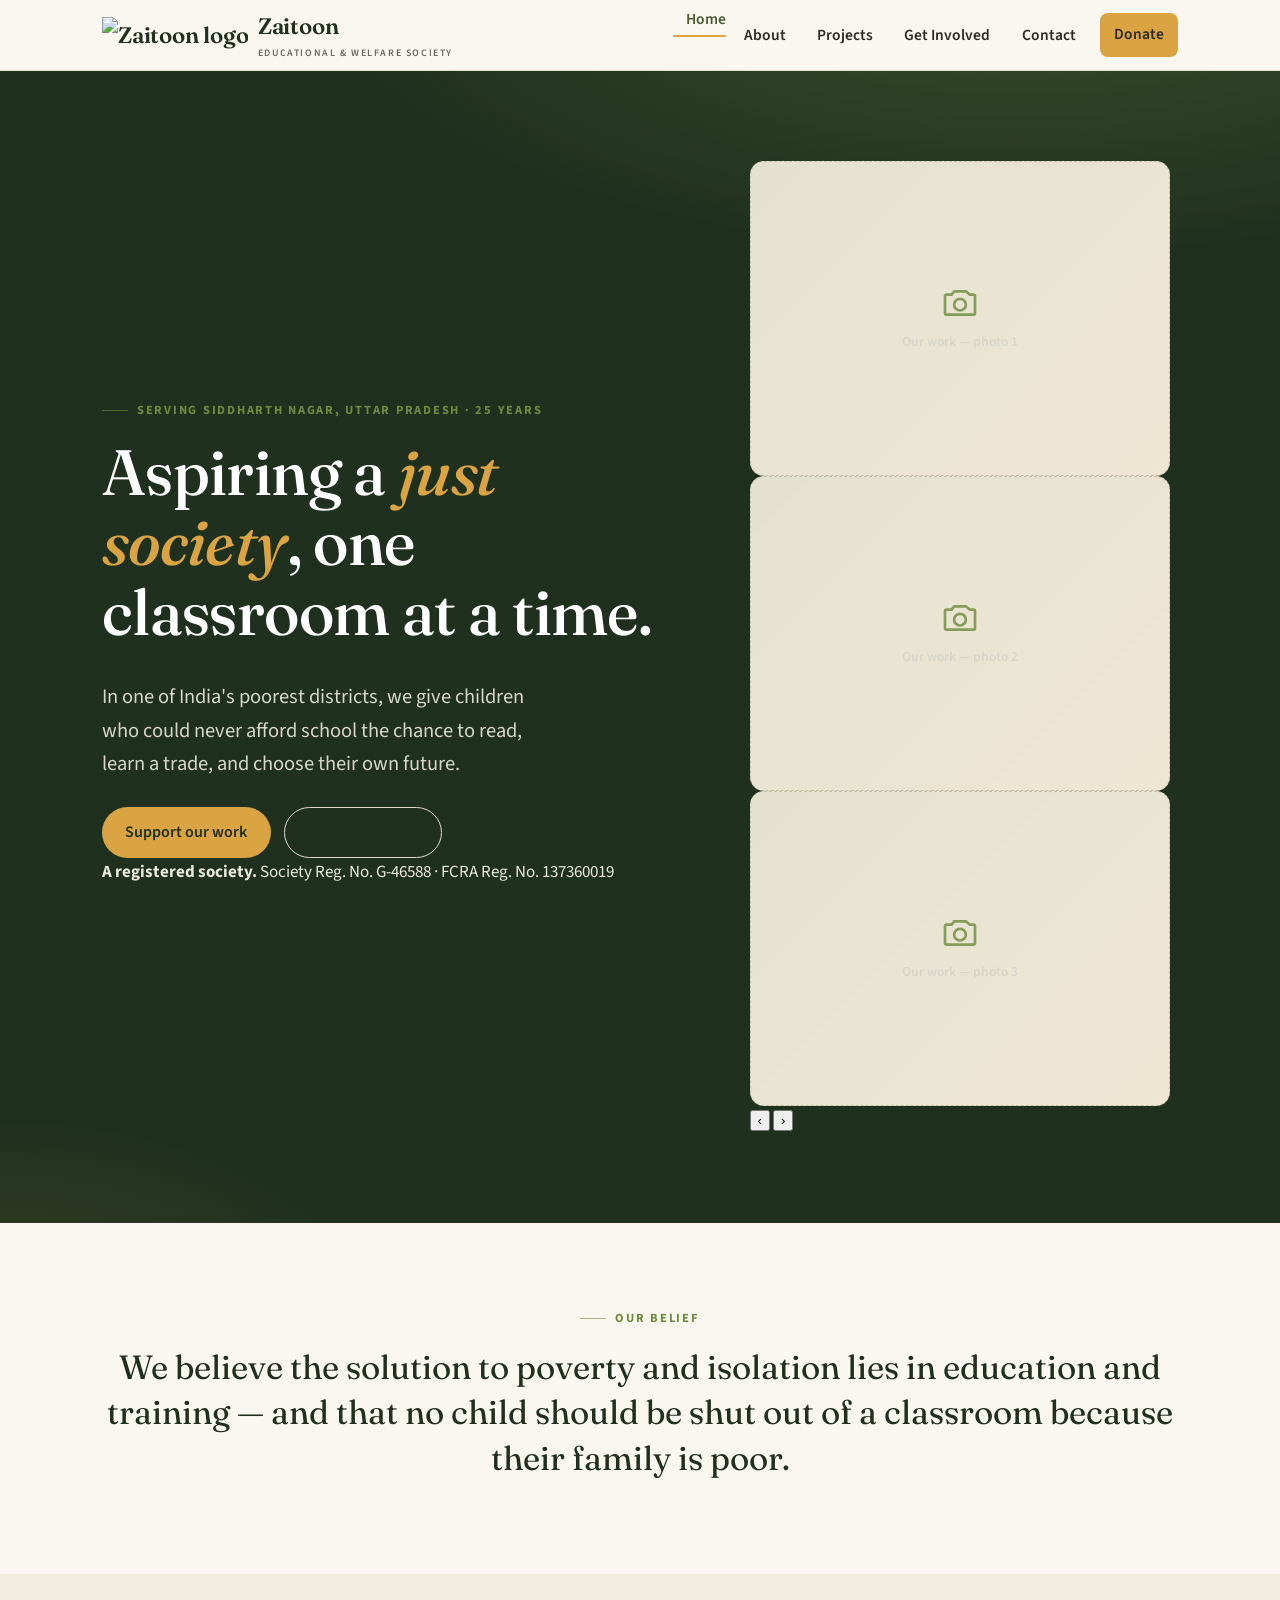
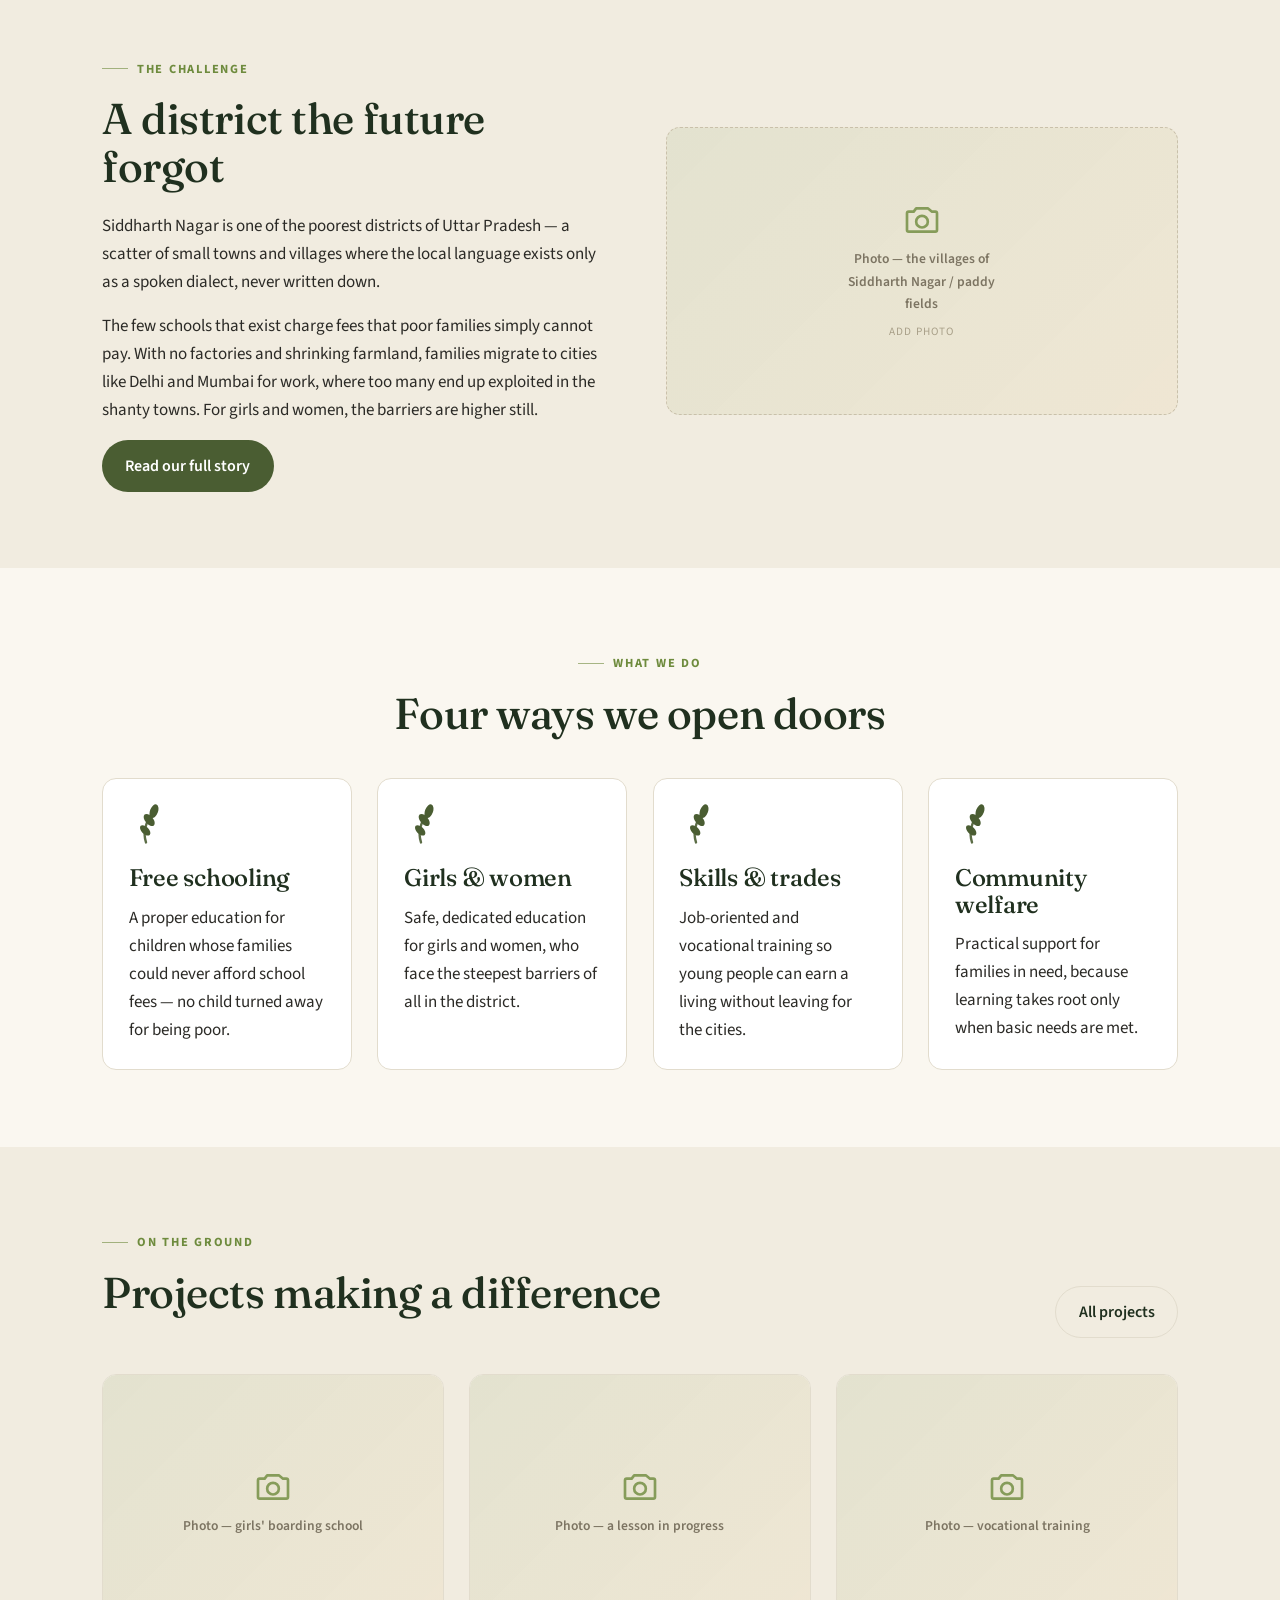
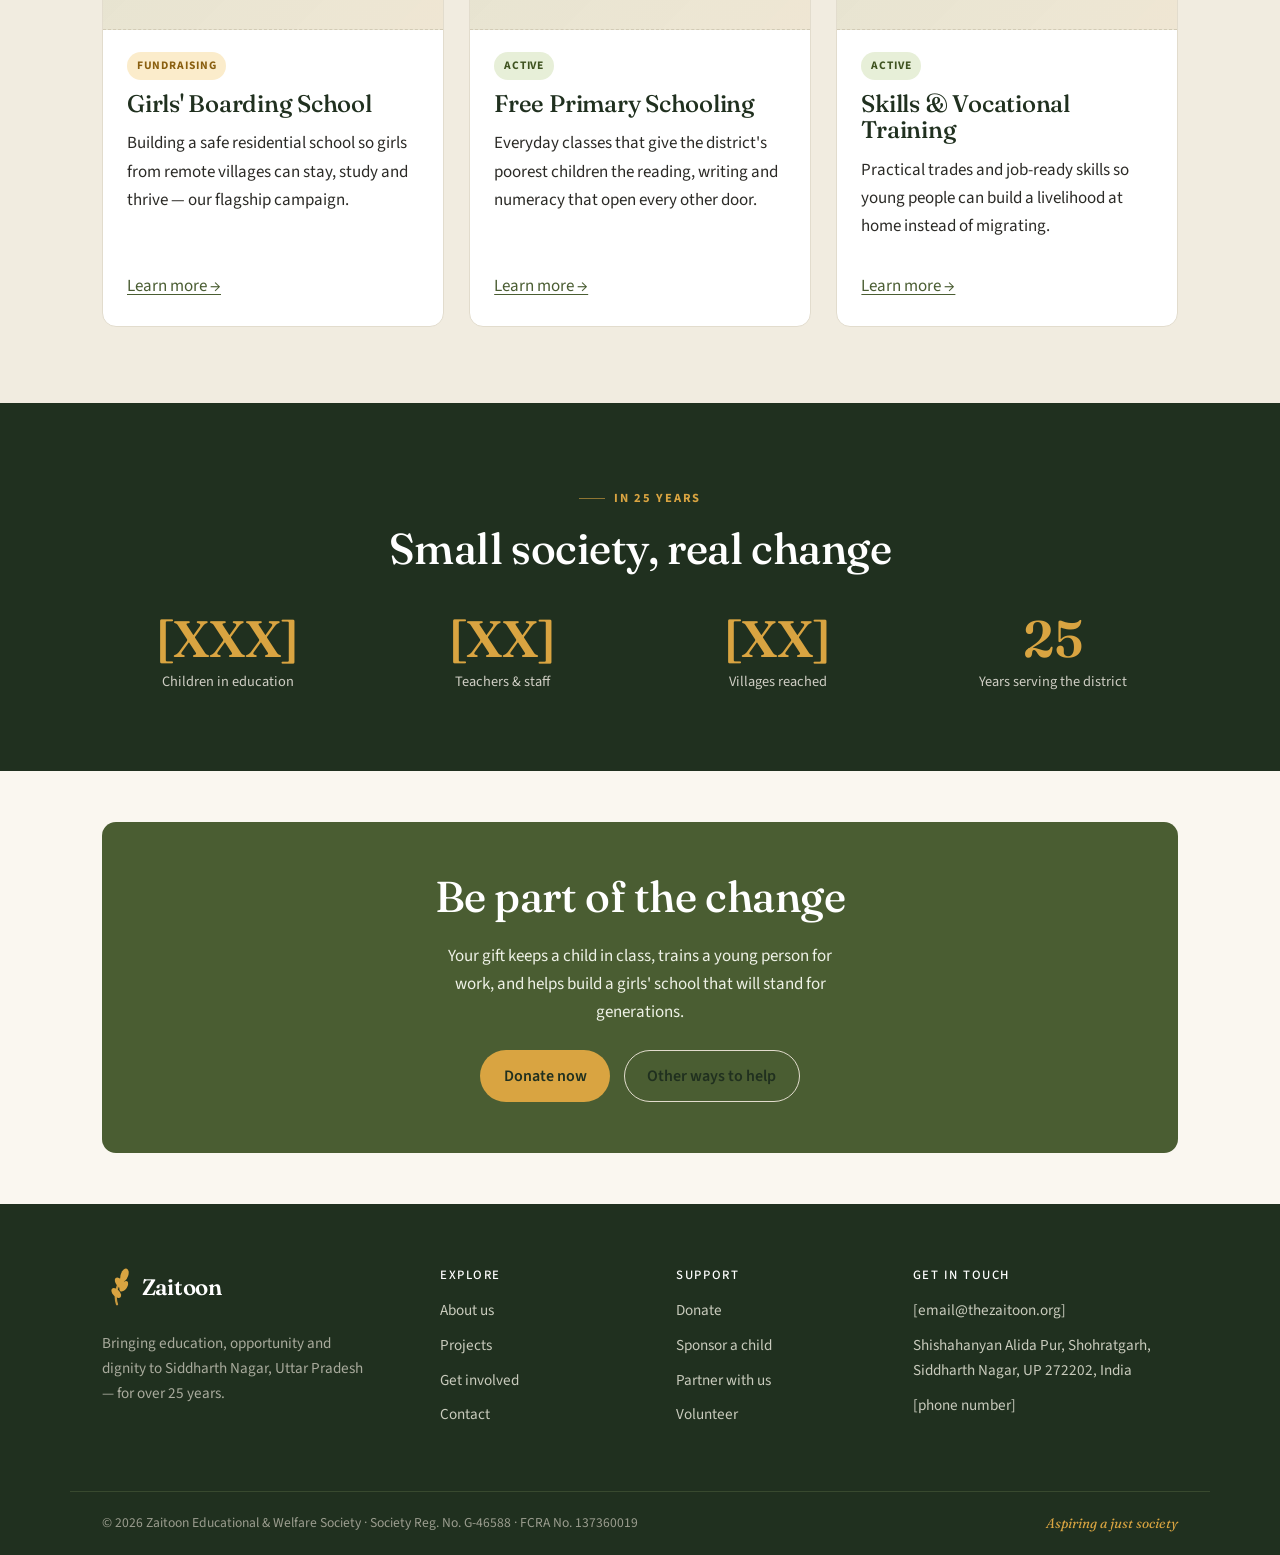
==== commit 5677aec4: "Update branding and timeline in index.html Updated various text elements to reflect a 25-year timeli" ====
--- a/index.html
+++ b/index.html
@@ -8,6 +8,8 @@
 <link rel="preconnect" href="https://fonts.googleapis.com">
 <link rel="preconnect" href="https://fonts.gstatic.com" crossorigin>
 <link href="https://fonts.googleapis.com/css2?family=Fraunces:ital,opsz,wght@0,9..144,400;0,9..144,500;0,9..144,600;1,9..144,400;1,9..144,500&family=Source+Sans+3:wght@400;500;600;700&display=swap" rel="stylesheet">
+<link rel="icon" type="image/png" href="assets/images/logo.png">
+<link rel="apple-touch-icon" href="assets/images/logo.png">
 <link rel="stylesheet" href="assets/css/styles.css">
 </head>
 <body>
@@ -17,16 +19,7 @@
 <header class="site-header">
   <div class="container nav">
     <a class="brand" href="index.html" aria-label="Zaitoon, home">
-      <svg class="sprig-mini" viewBox="0 0 40 50" aria-hidden="true" xmlns="http://www.w3.org/2000/svg">
-        <path class="stem" d="M20 48 C 16 36 18 24 30 8"/>
-        <g class="leaf">
-          <ellipse cx="30" cy="9"  rx="5"   ry="9" transform="rotate(20 30 9)"/>
-          <ellipse cx="24" cy="20" rx="5"   ry="9" transform="rotate(-40 24 20)"/>
-          <ellipse cx="29" cy="24" rx="4.5" ry="8" transform="rotate(35 29 24)"/>
-          <ellipse cx="19" cy="33" rx="4.5" ry="8" transform="rotate(-45 19 33)"/>
-        </g>
-        <circle class="olive-fruit" cx="27" cy="17" r="2.6"/>
-      </svg>
+      <img src="assets/images/logo.png" class="brand-logo" alt="Zaitoon logo">
       <span>Zaitoon<small>Educational &amp; Welfare Society</small></span>
     </a>
     <button class="nav-toggle" aria-label="Menu" aria-controls="nav-links" aria-expanded="false"><span></span></button>
@@ -47,37 +40,25 @@
   <section class="hero">
     <div class="container">
       <div class="hero-copy reveal">
-        <p class="eyebrow">Est. 2010 · Siddharth Nagar, Uttar Pradesh</p>
+        <p class="eyebrow">Serving Siddharth Nagar, Uttar Pradesh · 25 years</p>
         <h1>Aspiring a <em>just society</em>, one classroom at a time.</h1>
         <p class="lede">In one of India's poorest districts, we give children who could never afford school the chance to read, learn a trade, and choose their own future.</p>
         <div class="btn-row">
           <a class="btn btn--gold" href="get-involved.html#donate">Support our work</a>
           <a class="btn btn--ghost" href="projects.html">See our projects</a>
         </div>
-      </div>
-      <div class="hero-art reveal" aria-hidden="true">
-        <svg class="sprig" viewBox="0 0 200 260" xmlns="http://www.w3.org/2000/svg">
-          <path class="stem" d="M100 252 C 78 200 92 130 150 40"/>
-          <g class="leaf">
-            <ellipse cx="150" cy="40"  rx="8" ry="20" transform="rotate(15 150 40)"/>
-            <ellipse cx="152" cy="80"  rx="8" ry="19" transform="rotate(42 152 80)"/>
-            <ellipse cx="140" cy="115" rx="8" ry="19" transform="rotate(44 140 115)"/>
-            <ellipse cx="130" cy="152" rx="7.5" ry="18" transform="rotate(40 130 152)"/>
-            <ellipse cx="118" cy="190" rx="7.5" ry="18" transform="rotate(38 118 190)"/>
-          </g>
-          <g class="leaf leaf--alt">
-            <ellipse cx="140" cy="70"  rx="8" ry="19" transform="rotate(-35 140 70)"/>
-            <ellipse cx="126" cy="105" rx="8" ry="19" transform="rotate(-42 126 105)"/>
-            <ellipse cx="115" cy="142" rx="7.5" ry="18" transform="rotate(-46 115 142)"/>
-            <ellipse cx="104" cy="180" rx="7.5" ry="18" transform="rotate(-48 104 180)"/>
-          </g>
-          <g>
-            <circle class="olive-fruit" cx="147" cy="60"  r="4.5"/>
-            <circle class="olive-fruit" cx="123" cy="122" r="4.5"/>
-            <circle class="olive-fruit" cx="110" cy="166" r="4.5"/>
-          </g>
-        </svg>
-      </div>
+        <p class="reg-line"><strong>A registered society.</strong> Society Reg. No. G-46588 · FCRA Reg. No. 137360019</p>
+      </div>
+      <div class="hero-art reveal">
+      <div class="slideshow" style="aspect-ratio:4/5;max-width:420px;width:100%;">
+        <div class="slide active"><div class="photo-ph photo-ph--dark"><svg class="ph-icon" viewBox="0 0 24 24" fill="none" stroke="currentColor" stroke-width="1.6" stroke-linecap="round" stroke-linejoin="round" aria-hidden="true"><path d="M4 7h3l1.5-2h7L18 7h2a1 1 0 0 1 1 1v10a1 1 0 0 1-1 1H4a1 1 0 0 1-1-1V8a1 1 0 0 1 1-1z"/><circle cx="12" cy="13" r="3.5"/></svg><span class="ph-label" style="color:#d7d6cb;">Our work — photo 1</span></div></div>
+        <div class="slide"><div class="photo-ph photo-ph--dark"><svg class="ph-icon" viewBox="0 0 24 24" fill="none" stroke="currentColor" stroke-width="1.6" stroke-linecap="round" stroke-linejoin="round" aria-hidden="true"><path d="M4 7h3l1.5-2h7L18 7h2a1 1 0 0 1 1 1v10a1 1 0 0 1-1 1H4a1 1 0 0 1-1-1V8a1 1 0 0 1 1-1z"/><circle cx="12" cy="13" r="3.5"/></svg><span class="ph-label" style="color:#d7d6cb;">Our work — photo 2</span></div></div>
+        <div class="slide"><div class="photo-ph photo-ph--dark"><svg class="ph-icon" viewBox="0 0 24 24" fill="none" stroke="currentColor" stroke-width="1.6" stroke-linecap="round" stroke-linejoin="round" aria-hidden="true"><path d="M4 7h3l1.5-2h7L18 7h2a1 1 0 0 1 1 1v10a1 1 0 0 1-1 1H4a1 1 0 0 1-1-1V8a1 1 0 0 1 1-1z"/><circle cx="12" cy="13" r="3.5"/></svg><span class="ph-label" style="color:#d7d6cb;">Our work — photo 3</span></div></div>
+        <button class="ss-arrow prev" aria-label="Previous slide">&#8249;</button>
+        <button class="ss-arrow next" aria-label="Next slide">&#8250;</button>
+        <div class="ss-dots"></div>
+      </div>
+    </div>
     </div>
   </section>
 
@@ -202,7 +183,7 @@
   <section class="section section--ink">
     <div class="container">
       <div class="center reveal" style="margin-bottom:2.5rem;">
-        <p class="eyebrow" style="justify-content:center;">Since 2010</p>
+        <p class="eyebrow" style="justify-content:center;">In 25 years</p>
         <h2>Small society, real change</h2>
       </div>
       <!-- REPLACE the bracketed figures below with your real numbers -->
@@ -210,21 +191,11 @@
         <div class="stat"><div class="num">[XXX]</div><div class="lbl">Children in education</div></div>
         <div class="stat"><div class="num">[XX]</div><div class="lbl">Teachers &amp; staff</div></div>
         <div class="stat"><div class="num">[XX]</div><div class="lbl">Villages reached</div></div>
-        <div class="stat"><div class="num">15+</div><div class="lbl">Years serving the district</div></div>
-      </div>
-    </div>
-  </section>
-
-  <!-- ===================== FOUNDER QUOTE ===================== -->
-  <section class="section">
-    <div class="container measure reveal">
-      <div class="divider" style="justify-content:flex-start; margin-bottom:1.5rem;">
-        <svg class="sprig-mini" viewBox="0 0 40 50" aria-hidden="true" xmlns="http://www.w3.org/2000/svg"><path class="stem" d="M20 48 C 16 36 18 24 30 8"/><g class="leaf"><ellipse cx="30" cy="9" rx="5" ry="9" transform="rotate(20 30 9)"/><ellipse cx="24" cy="20" rx="5" ry="9" transform="rotate(-40 24 20)"/><ellipse cx="19" cy="33" rx="4.5" ry="8" transform="rotate(-45 19 33)"/></g></svg>
-      </div>
-      <blockquote class="quote">If you are able to read these lines, you are among the fortunate. We ask you to help us bring that same fortune to a community that has waited too long for it.</blockquote>
-      <p class="quote-attr">— From the founder's welcome<!-- add founder's name --></p>
-    </div>
-  </section>
+        <div class="stat"><div class="num">25</div><div class="lbl">Years serving the district</div></div>
+      </div>
+    </div>
+  </section>
+
 
   <!-- ===================== CTA ===================== -->
   <section class="section section--tight">
@@ -250,7 +221,7 @@
         <svg class="sprig-mini" viewBox="0 0 40 50" aria-hidden="true" xmlns="http://www.w3.org/2000/svg"><path class="stem" d="M20 48 C 16 36 18 24 30 8"/><g class="leaf"><ellipse cx="30" cy="9" rx="5" ry="9" transform="rotate(20 30 9)"/><ellipse cx="24" cy="20" rx="5" ry="9" transform="rotate(-40 24 20)"/><ellipse cx="29" cy="24" rx="4.5" ry="8" transform="rotate(35 29 24)"/><ellipse cx="19" cy="33" rx="4.5" ry="8" transform="rotate(-45 19 33)"/></g><circle class="olive-fruit" cx="27" cy="17" r="2.6"/></svg>
         <span>Zaitoon</span>
       </a>
-      <p>Bringing education, opportunity and dignity to Siddharth Nagar, Uttar Pradesh — since 2010.</p>
+      <p>Bringing education, opportunity and dignity to Siddharth Nagar, Uttar Pradesh — for over 25 years.</p>
     </div>
     <div>
       <h4>Explore</h4>
@@ -274,13 +245,13 @@
       <h4>Get in touch</h4>
       <ul class="footer-links">
         <li><a href="mailto:[email@thezaitoon.org]">[email@thezaitoon.org]</a></li>
-        <li>Siddharth Nagar, Uttar Pradesh, India</li>
+        <li>Shishahanyan Alida Pur, Shohratgarh,<br>Siddharth Nagar, UP 272202, India</li>
         <li>[phone number]</li>
       </ul>
     </div>
   </div>
   <div class="container footer-bottom">
-    <span>© <span id="year">2025</span> Zaitoon Educational &amp; Welfare Society · Reg. no. [add registration]</span>
+    <span>© <span id="year">2025</span> Zaitoon Educational &amp; Welfare Society · Society Reg. No. G-46588 · FCRA No. 137360019</span>
     <span class="tagline">Aspiring a just society</span>
   </div>
 </footer>
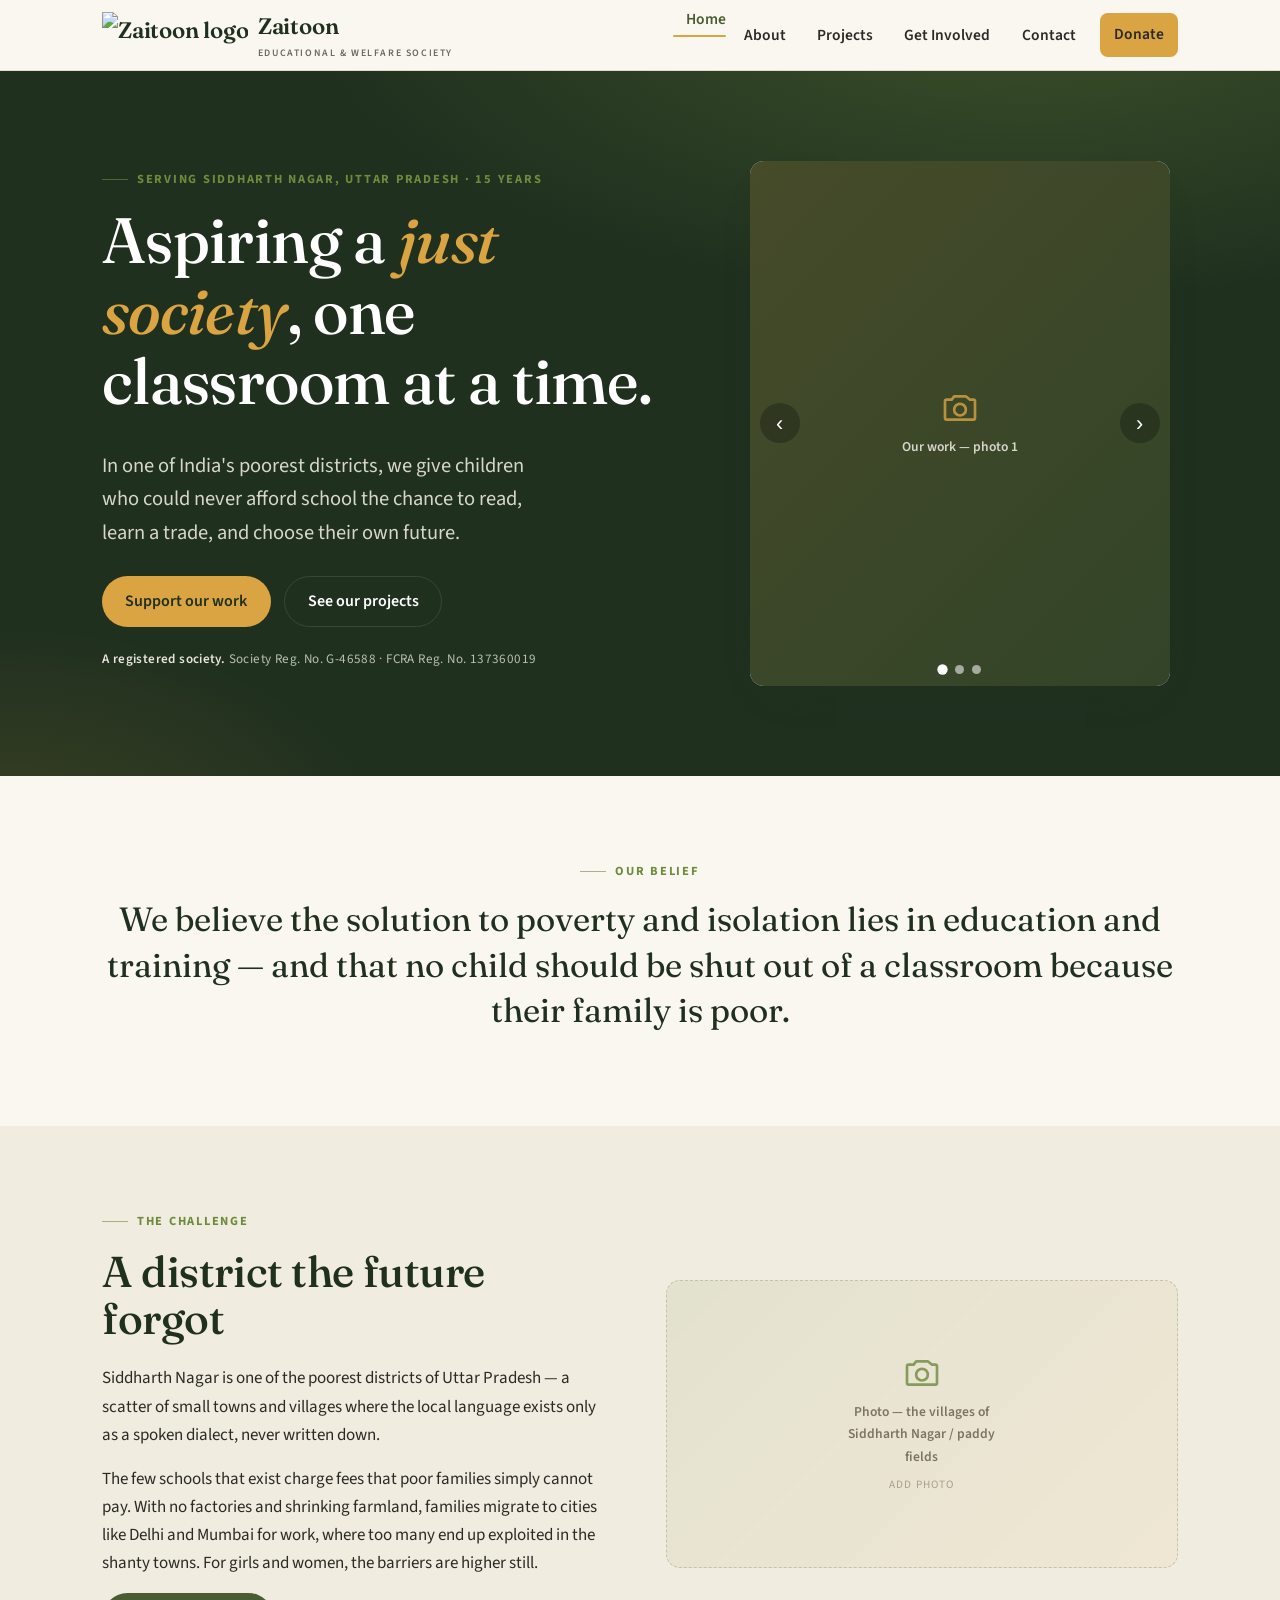
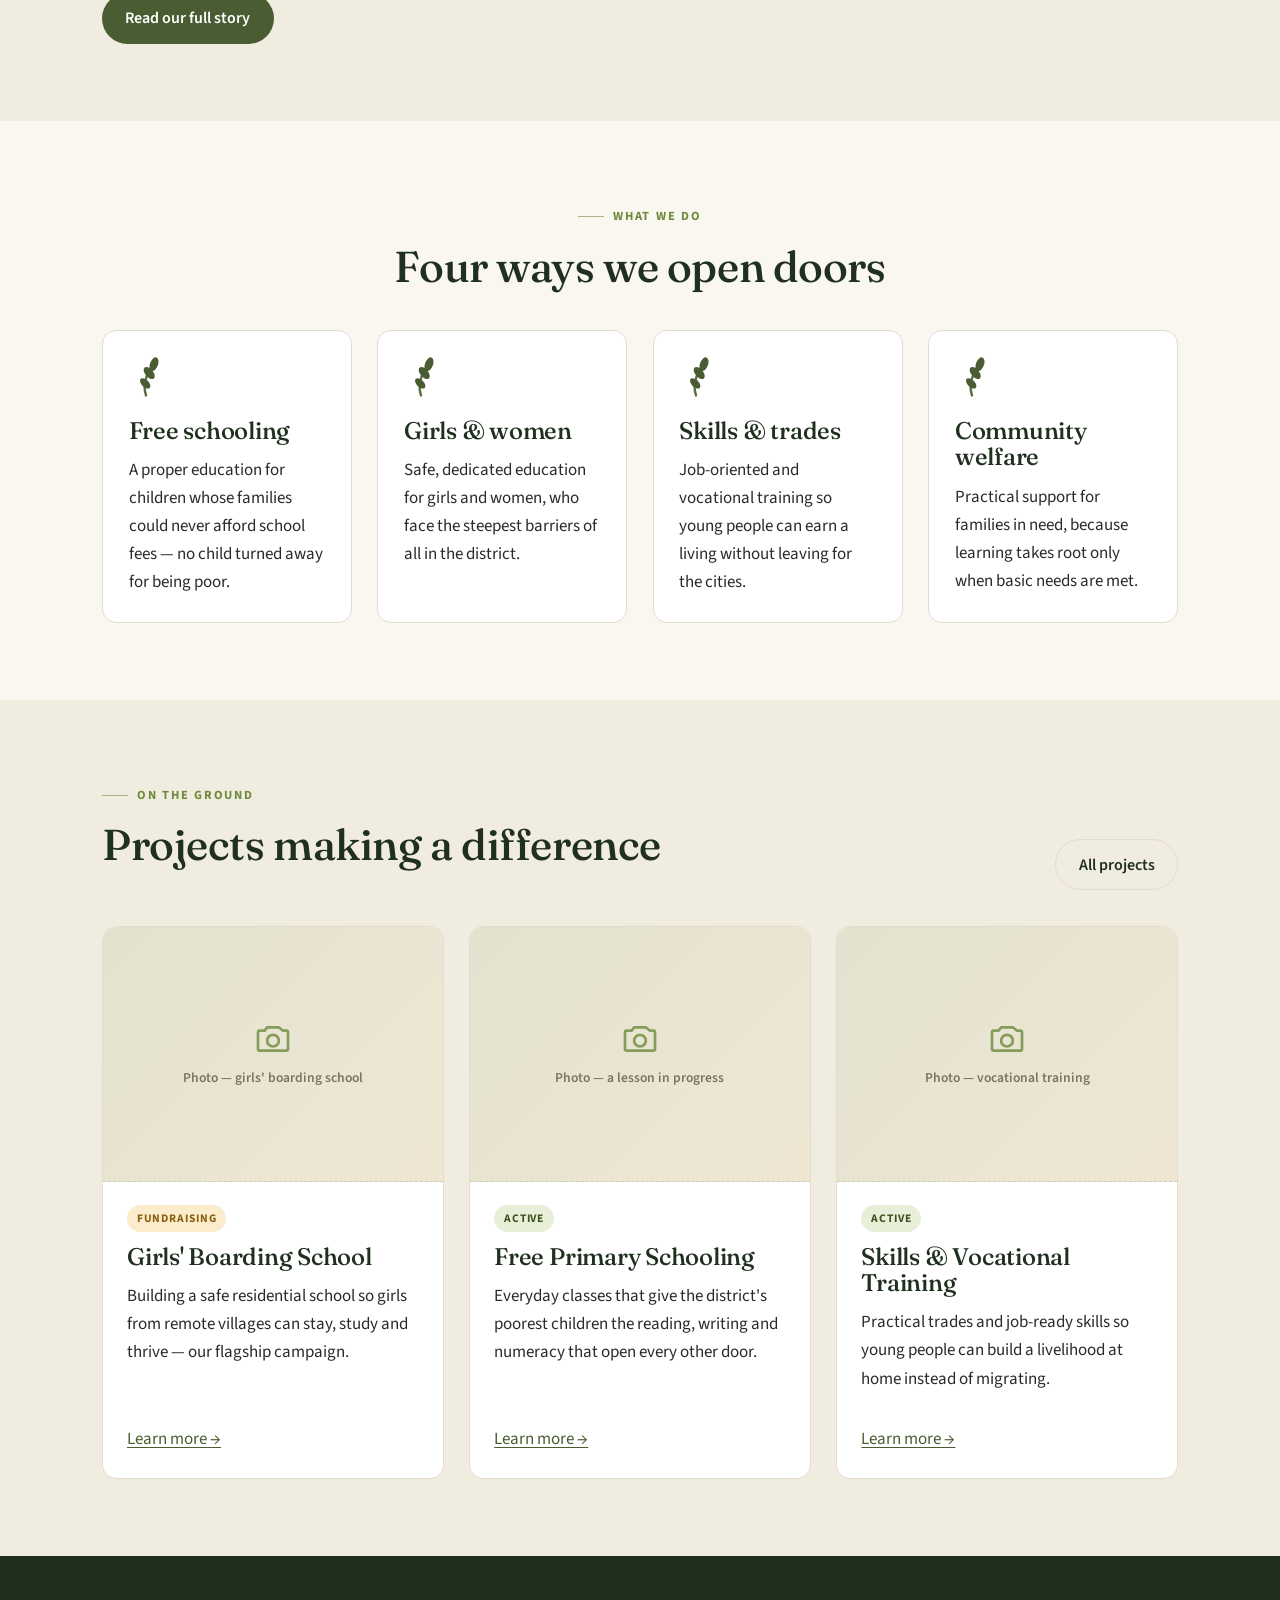
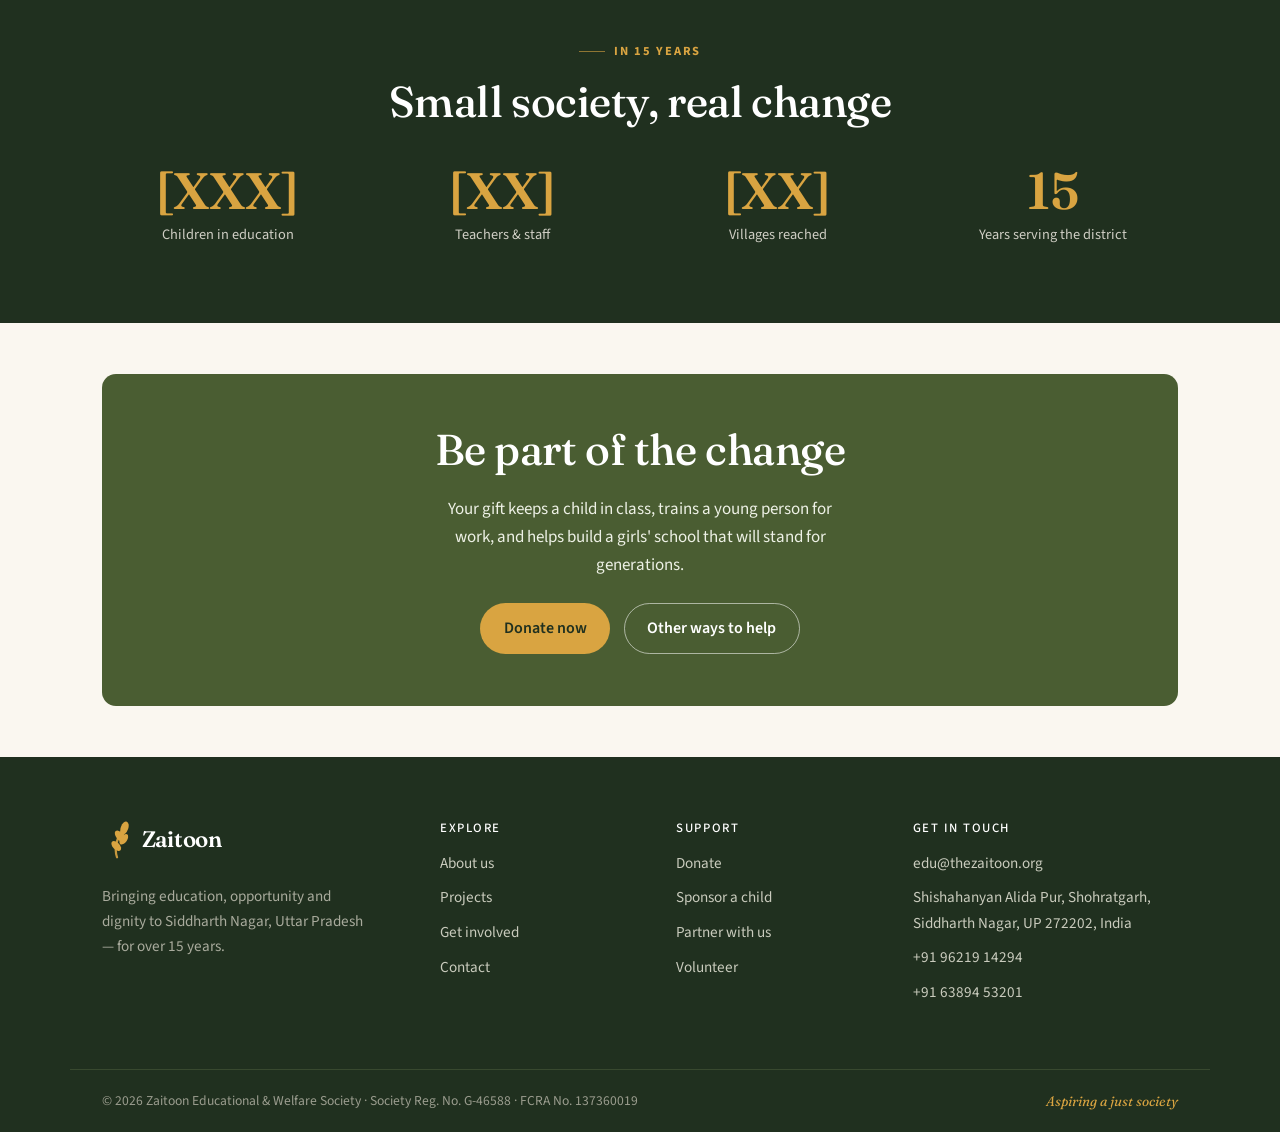
==== commit 0b760207: "Update years of service from 25 to 15" ====
--- a/index.html
+++ b/index.html
@@ -40,7 +40,7 @@
   <section class="hero">
     <div class="container">
       <div class="hero-copy reveal">
-        <p class="eyebrow">Serving Siddharth Nagar, Uttar Pradesh · 25 years</p>
+        <p class="eyebrow">Serving Siddharth Nagar, Uttar Pradesh · 15 years</p>
         <h1>Aspiring a <em>just society</em>, one classroom at a time.</h1>
         <p class="lede">In one of India's poorest districts, we give children who could never afford school the chance to read, learn a trade, and choose their own future.</p>
         <div class="btn-row">
@@ -183,7 +183,7 @@
   <section class="section section--ink">
     <div class="container">
       <div class="center reveal" style="margin-bottom:2.5rem;">
-        <p class="eyebrow" style="justify-content:center;">In 25 years</p>
+        <p class="eyebrow" style="justify-content:center;">In 15 years</p>
         <h2>Small society, real change</h2>
       </div>
       <!-- REPLACE the bracketed figures below with your real numbers -->
@@ -191,7 +191,7 @@
         <div class="stat"><div class="num">[XXX]</div><div class="lbl">Children in education</div></div>
         <div class="stat"><div class="num">[XX]</div><div class="lbl">Teachers &amp; staff</div></div>
         <div class="stat"><div class="num">[XX]</div><div class="lbl">Villages reached</div></div>
-        <div class="stat"><div class="num">25</div><div class="lbl">Years serving the district</div></div>
+        <div class="stat"><div class="num">15</div><div class="lbl">Years serving the district</div></div>
       </div>
     </div>
   </section>
@@ -221,7 +221,7 @@
         <svg class="sprig-mini" viewBox="0 0 40 50" aria-hidden="true" xmlns="http://www.w3.org/2000/svg"><path class="stem" d="M20 48 C 16 36 18 24 30 8"/><g class="leaf"><ellipse cx="30" cy="9" rx="5" ry="9" transform="rotate(20 30 9)"/><ellipse cx="24" cy="20" rx="5" ry="9" transform="rotate(-40 24 20)"/><ellipse cx="29" cy="24" rx="4.5" ry="8" transform="rotate(35 29 24)"/><ellipse cx="19" cy="33" rx="4.5" ry="8" transform="rotate(-45 19 33)"/></g><circle class="olive-fruit" cx="27" cy="17" r="2.6"/></svg>
         <span>Zaitoon</span>
       </a>
-      <p>Bringing education, opportunity and dignity to Siddharth Nagar, Uttar Pradesh — for over 25 years.</p>
+      <p>Bringing education, opportunity and dignity to Siddharth Nagar, Uttar Pradesh — for over 15 years.</p>
     </div>
     <div>
       <h4>Explore</h4>
@@ -244,9 +244,10 @@
     <div>
       <h4>Get in touch</h4>
       <ul class="footer-links">
-        <li><a href="mailto:[email@thezaitoon.org]">[email@thezaitoon.org]</a></li>
+        <li><a href="mailto:edu@thezaitoon.org">edu@thezaitoon.org</a></li>
         <li>Shishahanyan Alida Pur, Shohratgarh,<br>Siddharth Nagar, UP 272202, India</li>
-        <li>[phone number]</li>
+        <li><a href="tel:+919621914294">+91 96219 14294</a></li>
+        <li><a href="tel:+916389453201">+91 63894 53201</a></li>
       </ul>
     </div>
   </div>
--- a/assets/css/styles.css
+++ b/assets/css/styles.css
@@ -313,3 +313,69 @@
 
 .skip-link{ position:absolute; left:-999px; top:0; background:var(--gold); color:var(--ink); padding:.6rem 1rem; border-radius:0 0 8px 0; z-index:100; font-weight:700; }
 .skip-link:focus{ left:0; }
+
+/* ===================================================================
+   v2 UPDATES
+   =================================================================== */
+
+/* brand logo image (header) */
+.brand-logo{ height:46px; width:auto; display:block; flex:none; }
+@media (max-width:520px){ .brand-logo{ height:40px; } }
+
+/* hero ghost button — visible white text on dark hero (fixes "See our projects") */
+.hero .btn--ghost{ color:#fff; border-color:var(--line-dark); }
+.hero .btn--ghost:hover{ color:var(--gold); border-color:var(--gold); }
+
+/* cta-band ghost button — white text on olive ("Other ways to help") */
+.cta-band .btn--ghost{ color:#fff; border-color:rgba(255,255,255,.55); }
+.cta-band .btn--ghost:hover{ color:#fff; border-color:#fff; background:rgba(255,255,255,.12); }
+
+/* registration line (home hero) */
+.reg-line{ margin-top:1.35rem; font-size:.82rem; letter-spacing:.03em; color:#b9c0ad; }
+.reg-line strong{ color:#e7e6dd; font-weight:600; }
+
+/* dark photo placeholder variant */
+.photo-ph--dark{ background:linear-gradient(135deg, rgba(217,164,65,.16), rgba(110,139,61,.12)), #2a3a25; border-color:#3d4e33; }
+.photo-ph--dark .ph-icon{ color:var(--gold); }
+.photo-ph--dark .ph-label{ color:#d7d6cb; }
+.photo-ph--dark .ph-note{ color:#9aa08a; }
+
+/* bigger placeholder (team photo) */
+.photo-ph--xl{ min-height:440px; }
+
+/* ---------- page hero with picture box (interior pages) ---------- */
+.page-hero-grid{ display:grid; grid-template-columns:1.25fr .75fr; gap:clamp(1.5rem,4vw,3rem); align-items:center; }
+.page-hero-grid .breadcrumb{ margin-bottom:1rem; }
+.page-hero-media .photo-ph{ min-height:200px; }
+@media (max-width:820px){ .page-hero-grid{ grid-template-columns:1fr; } .page-hero-media{ order:-1; } }
+
+/* ---------- slideshow / roller banner ---------- */
+.slideshow{ position:relative; width:100%; border-radius:var(--radius); overflow:hidden; box-shadow:var(--shadow); background:var(--paper-2); }
+.slideshow .slide{ position:absolute; inset:0; opacity:0; transition:opacity .8s ease; }
+.slideshow .slide.active{ opacity:1; }
+.slideshow .slide img{ width:100%; height:100%; object-fit:cover; display:block; }
+.slideshow .slide .photo-ph{ width:100%; height:100%; min-height:0; aspect-ratio:auto; border:none; border-radius:0; }
+.ss-dots{ position:absolute; left:0; right:0; bottom:12px; z-index:4; display:flex; gap:8px; justify-content:center; }
+.ss-dot{ width:9px; height:9px; padding:0; border:none; border-radius:50%; background:rgba(255,255,255,.55); cursor:pointer; transition:background .2s ease, transform .2s ease; }
+.ss-dot.active{ background:#fff; transform:scale(1.15); }
+.ss-arrow{ position:absolute; top:50%; transform:translateY(-50%); z-index:4; width:40px; height:40px; border:none; border-radius:50%; background:rgba(20,28,18,.4); color:#fff; font-size:1.35rem; line-height:1; cursor:pointer; display:flex; align-items:center; justify-content:center; transition:background .2s ease; }
+.ss-arrow:hover{ background:rgba(20,28,18,.7); }
+.ss-arrow.prev{ left:10px; } .ss-arrow.next{ right:10px; }
+@media (prefers-reduced-motion:reduce){ .slideshow .slide{ transition:none; } }
+
+/* ---------- full-width founder banner ---------- */
+.founder-photo{ width:100%; min-height:clamp(280px,40vw,520px); margin-top:2rem;
+  display:flex; align-items:center; justify-content:center; flex-direction:column; gap:.5rem;
+  background:linear-gradient(135deg, rgba(217,164,65,.16), rgba(110,139,61,.12)), #24331f; color:#cfceC4; text-align:center; padding:1.5rem; }
+.founder-photo .ph-icon{ width:44px; height:44px; color:var(--gold); opacity:.85; }
+.founder-photo .ph-label{ font-size:.9rem; font-weight:600; color:#d7d6cb; }
+.founder-photo .ph-note{ font-size:.7rem; letter-spacing:.1em; text-transform:uppercase; color:#9aa08a; }
+
+/* ---------- bank detail boxes (get involved) ---------- */
+.bank-box{ background:#fff; border:1px solid var(--line); border-radius:var(--radius); padding:1.6rem 1.75rem; }
+.bank-box h3{ margin-bottom:.35rem; }
+.bank-box .bank-ref{ color:var(--muted); font-size:.9rem; margin-bottom:1rem; }
+.bank-table{ display:grid; grid-template-columns:auto 1fr; gap:.45rem 1.1rem; font-size:.95rem; }
+.bank-table dt{ font-weight:600; color:var(--ink); }
+.bank-table dd{ margin:0; color:var(--text); }
+@media (max-width:520px){ .bank-table{ grid-template-columns:1fr; gap:.1rem; } .bank-table dd{ margin-bottom:.55rem; } }
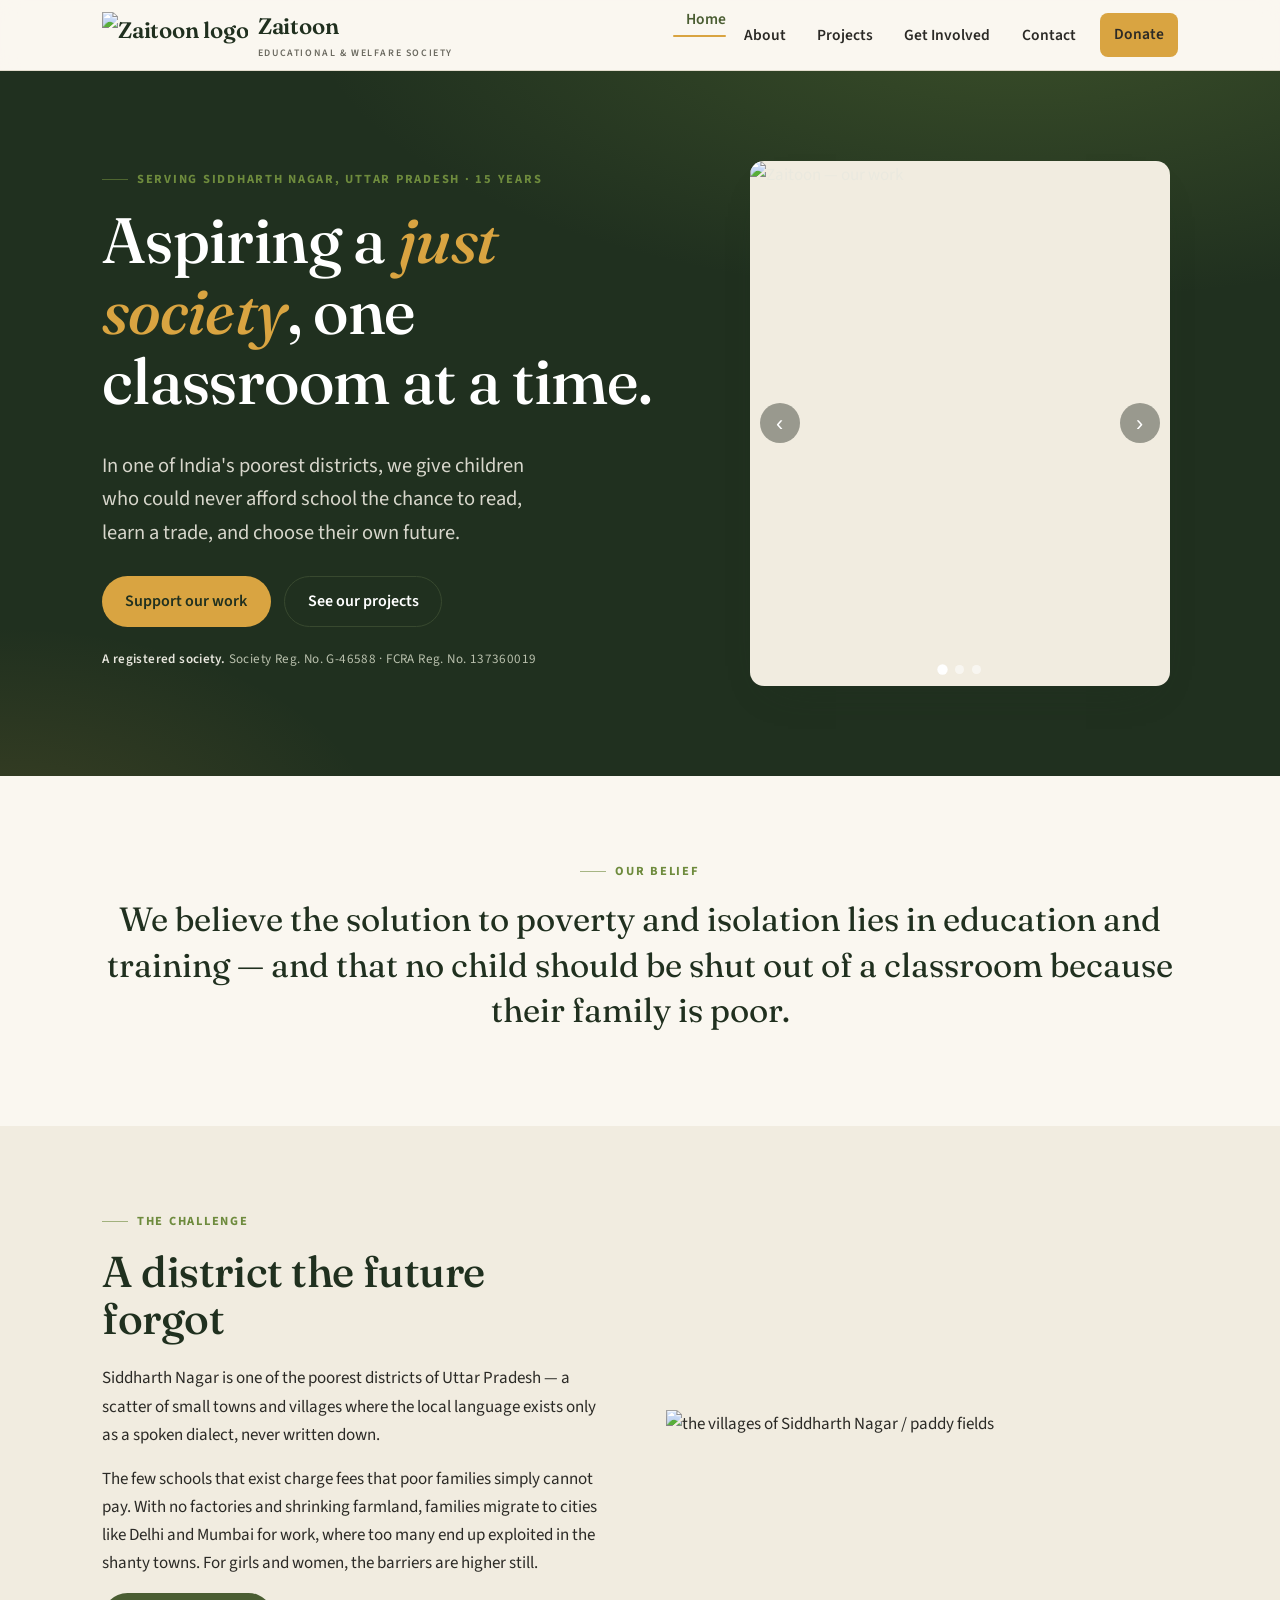
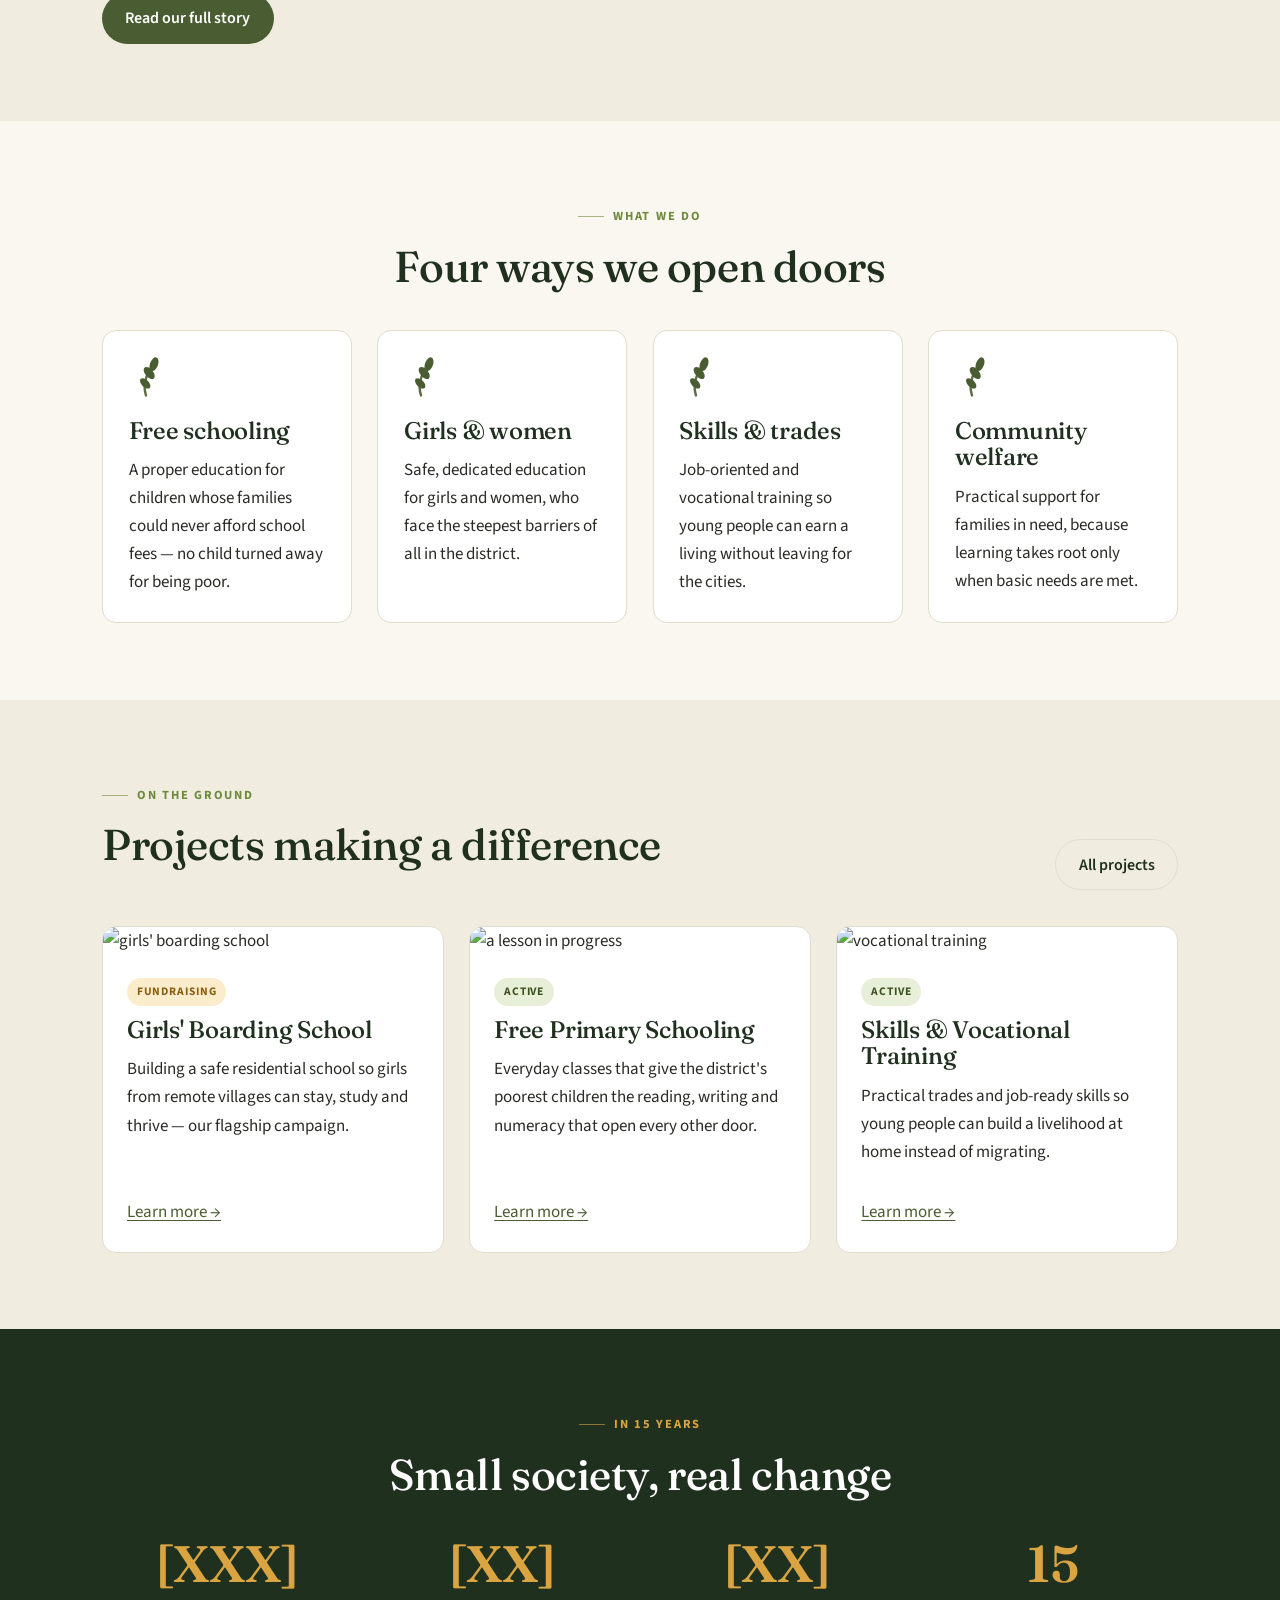
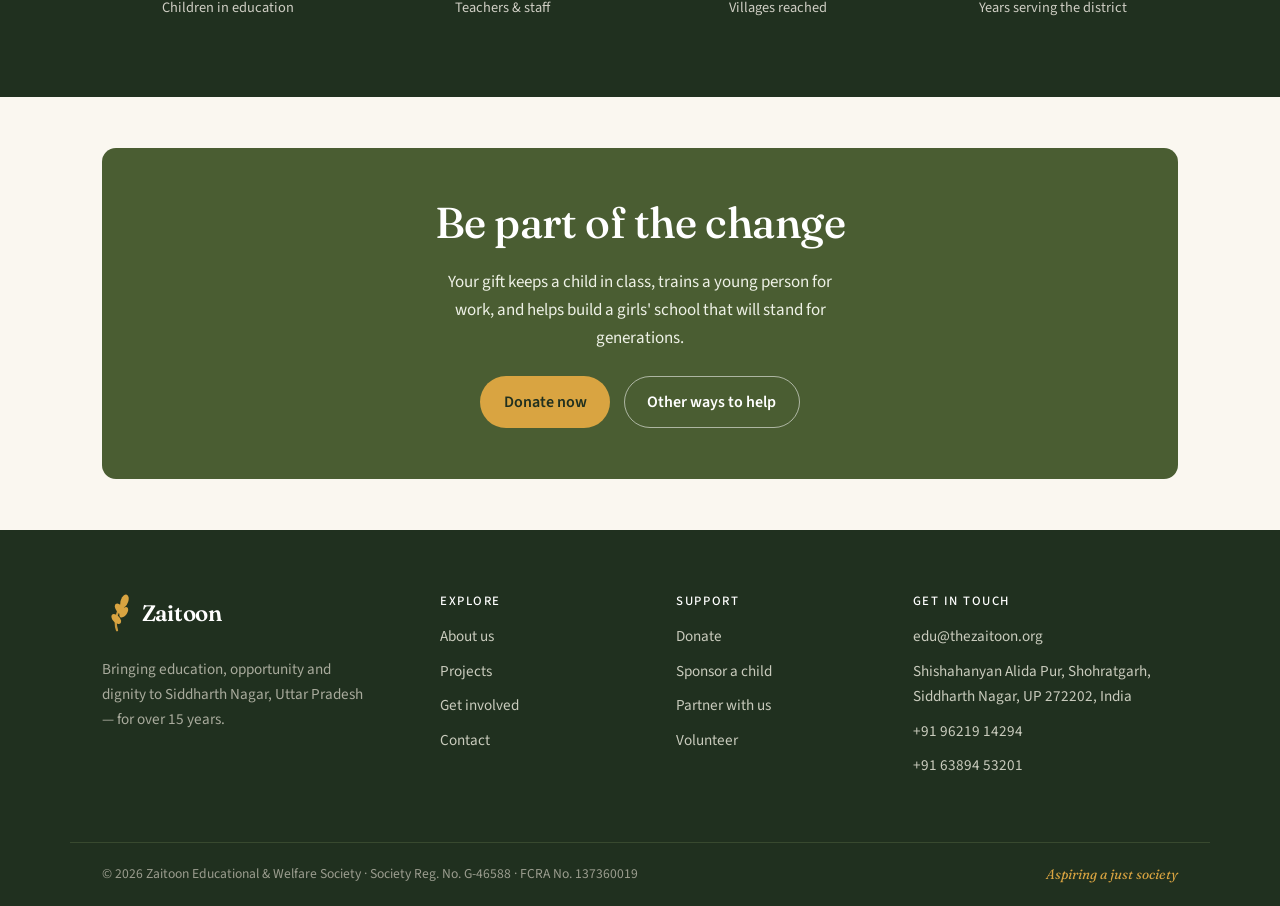
==== commit 6fb52c97: "Update image placeholders to actual images Replaced SVG placeholders with actual images in the slide" ====
--- a/index.html
+++ b/index.html
@@ -51,9 +51,9 @@
       </div>
       <div class="hero-art reveal">
       <div class="slideshow" style="aspect-ratio:4/5;max-width:420px;width:100%;">
-        <div class="slide active"><div class="photo-ph photo-ph--dark"><svg class="ph-icon" viewBox="0 0 24 24" fill="none" stroke="currentColor" stroke-width="1.6" stroke-linecap="round" stroke-linejoin="round" aria-hidden="true"><path d="M4 7h3l1.5-2h7L18 7h2a1 1 0 0 1 1 1v10a1 1 0 0 1-1 1H4a1 1 0 0 1-1-1V8a1 1 0 0 1 1-1z"/><circle cx="12" cy="13" r="3.5"/></svg><span class="ph-label" style="color:#d7d6cb;">Our work — photo 1</span></div></div>
-        <div class="slide"><div class="photo-ph photo-ph--dark"><svg class="ph-icon" viewBox="0 0 24 24" fill="none" stroke="currentColor" stroke-width="1.6" stroke-linecap="round" stroke-linejoin="round" aria-hidden="true"><path d="M4 7h3l1.5-2h7L18 7h2a1 1 0 0 1 1 1v10a1 1 0 0 1-1 1H4a1 1 0 0 1-1-1V8a1 1 0 0 1 1-1z"/><circle cx="12" cy="13" r="3.5"/></svg><span class="ph-label" style="color:#d7d6cb;">Our work — photo 2</span></div></div>
-        <div class="slide"><div class="photo-ph photo-ph--dark"><svg class="ph-icon" viewBox="0 0 24 24" fill="none" stroke="currentColor" stroke-width="1.6" stroke-linecap="round" stroke-linejoin="round" aria-hidden="true"><path d="M4 7h3l1.5-2h7L18 7h2a1 1 0 0 1 1 1v10a1 1 0 0 1-1 1H4a1 1 0 0 1-1-1V8a1 1 0 0 1 1-1z"/><circle cx="12" cy="13" r="3.5"/></svg><span class="ph-label" style="color:#d7d6cb;">Our work — photo 3</span></div></div>
+        <div class="slide active"><img src="assets/images/hero-1.jpg" alt="Zaitoon — our work"></div>
+        <div class="slide"><img src="assets/images/hero-2.jpg" alt="Zaitoon — our work"></div>
+        <div class="slide"><img src="assets/images/hero-3.jpg" alt="Zaitoon — our work"></div>
         <button class="ss-arrow prev" aria-label="Previous slide">&#8249;</button>
         <button class="ss-arrow next" aria-label="Next slide">&#8250;</button>
         <div class="ss-dots"></div>
@@ -83,12 +83,7 @@
         <a class="btn btn--olive" href="about.html">Read our full story</a>
       </div>
       <div class="split-media reveal">
-        <div class="photo-ph" data-ratio="wide">
-          <!-- SWAP: replace this block with <img src="assets/images/village.jpg" alt="..."> -->
-          <svg class="ph-icon" viewBox="0 0 24 24" fill="none" stroke="currentColor" stroke-width="1.6" stroke-linecap="round" stroke-linejoin="round" aria-hidden="true"><path d="M4 7h3l1.5-2h7L18 7h2a1 1 0 0 1 1 1v10a1 1 0 0 1-1 1H4a1 1 0 0 1-1-1V8a1 1 0 0 1 1-1z"/><circle cx="12" cy="13" r="3.5"/></svg>
-          <span class="ph-label">Photo — the villages of Siddharth Nagar / paddy fields</span>
-          <span class="ph-note">Add photo</span>
-        </div>
+        <img class="media ratio-wide" src="assets/images/village.jpg" alt="the villages of Siddharth Nagar / paddy fields">
       </div>
     </div>
   </section>
@@ -137,11 +132,7 @@
       </div>
       <div class="grid grid-3">
         <article class="pcard reveal">
-          <div class="photo-ph">
-            <!-- SWAP: assets/images/girls-school.jpg -->
-            <svg class="ph-icon" viewBox="0 0 24 24" fill="none" stroke="currentColor" stroke-width="1.6" stroke-linecap="round" stroke-linejoin="round" aria-hidden="true"><path d="M4 7h3l1.5-2h7L18 7h2a1 1 0 0 1 1 1v10a1 1 0 0 1-1 1H4a1 1 0 0 1-1-1V8a1 1 0 0 1 1-1z"/><circle cx="12" cy="13" r="3.5"/></svg>
-            <span class="ph-label">Photo — girls' boarding school</span>
-          </div>
+          <img class="media" src="assets/images/girls-school.jpg" alt="girls' boarding school">
           <div class="pcard-body">
             <span class="tag tag--fund" style="align-self:flex-start; margin-bottom:.7rem;">Fundraising</span>
             <h3>Girls' Boarding School</h3>
@@ -150,11 +141,7 @@
           </div>
         </article>
         <article class="pcard reveal">
-          <div class="photo-ph">
-            <!-- SWAP: assets/images/classroom.jpg -->
-            <svg class="ph-icon" viewBox="0 0 24 24" fill="none" stroke="currentColor" stroke-width="1.6" stroke-linecap="round" stroke-linejoin="round" aria-hidden="true"><path d="M4 7h3l1.5-2h7L18 7h2a1 1 0 0 1 1 1v10a1 1 0 0 1-1 1H4a1 1 0 0 1-1-1V8a1 1 0 0 1 1-1z"/><circle cx="12" cy="13" r="3.5"/></svg>
-            <span class="ph-label">Photo — a lesson in progress</span>
-          </div>
+          <img class="media" src="assets/images/classroom.jpg" alt="a lesson in progress">
           <div class="pcard-body">
             <span class="tag tag--active" style="align-self:flex-start; margin-bottom:.7rem;">Active</span>
             <h3>Free Primary Schooling</h3>
@@ -163,11 +150,7 @@
           </div>
         </article>
         <article class="pcard reveal">
-          <div class="photo-ph">
-            <!-- SWAP: assets/images/training.jpg -->
-            <svg class="ph-icon" viewBox="0 0 24 24" fill="none" stroke="currentColor" stroke-width="1.6" stroke-linecap="round" stroke-linejoin="round" aria-hidden="true"><path d="M4 7h3l1.5-2h7L18 7h2a1 1 0 0 1 1 1v10a1 1 0 0 1-1 1H4a1 1 0 0 1-1-1V8a1 1 0 0 1 1-1z"/><circle cx="12" cy="13" r="3.5"/></svg>
-            <span class="ph-label">Photo — vocational training</span>
-          </div>
+          <img class="media" src="assets/images/training.jpg" alt="vocational training">
           <div class="pcard-body">
             <span class="tag tag--active" style="align-self:flex-start; margin-bottom:.7rem;">Active</span>
             <h3>Skills &amp; Vocational Training</h3>
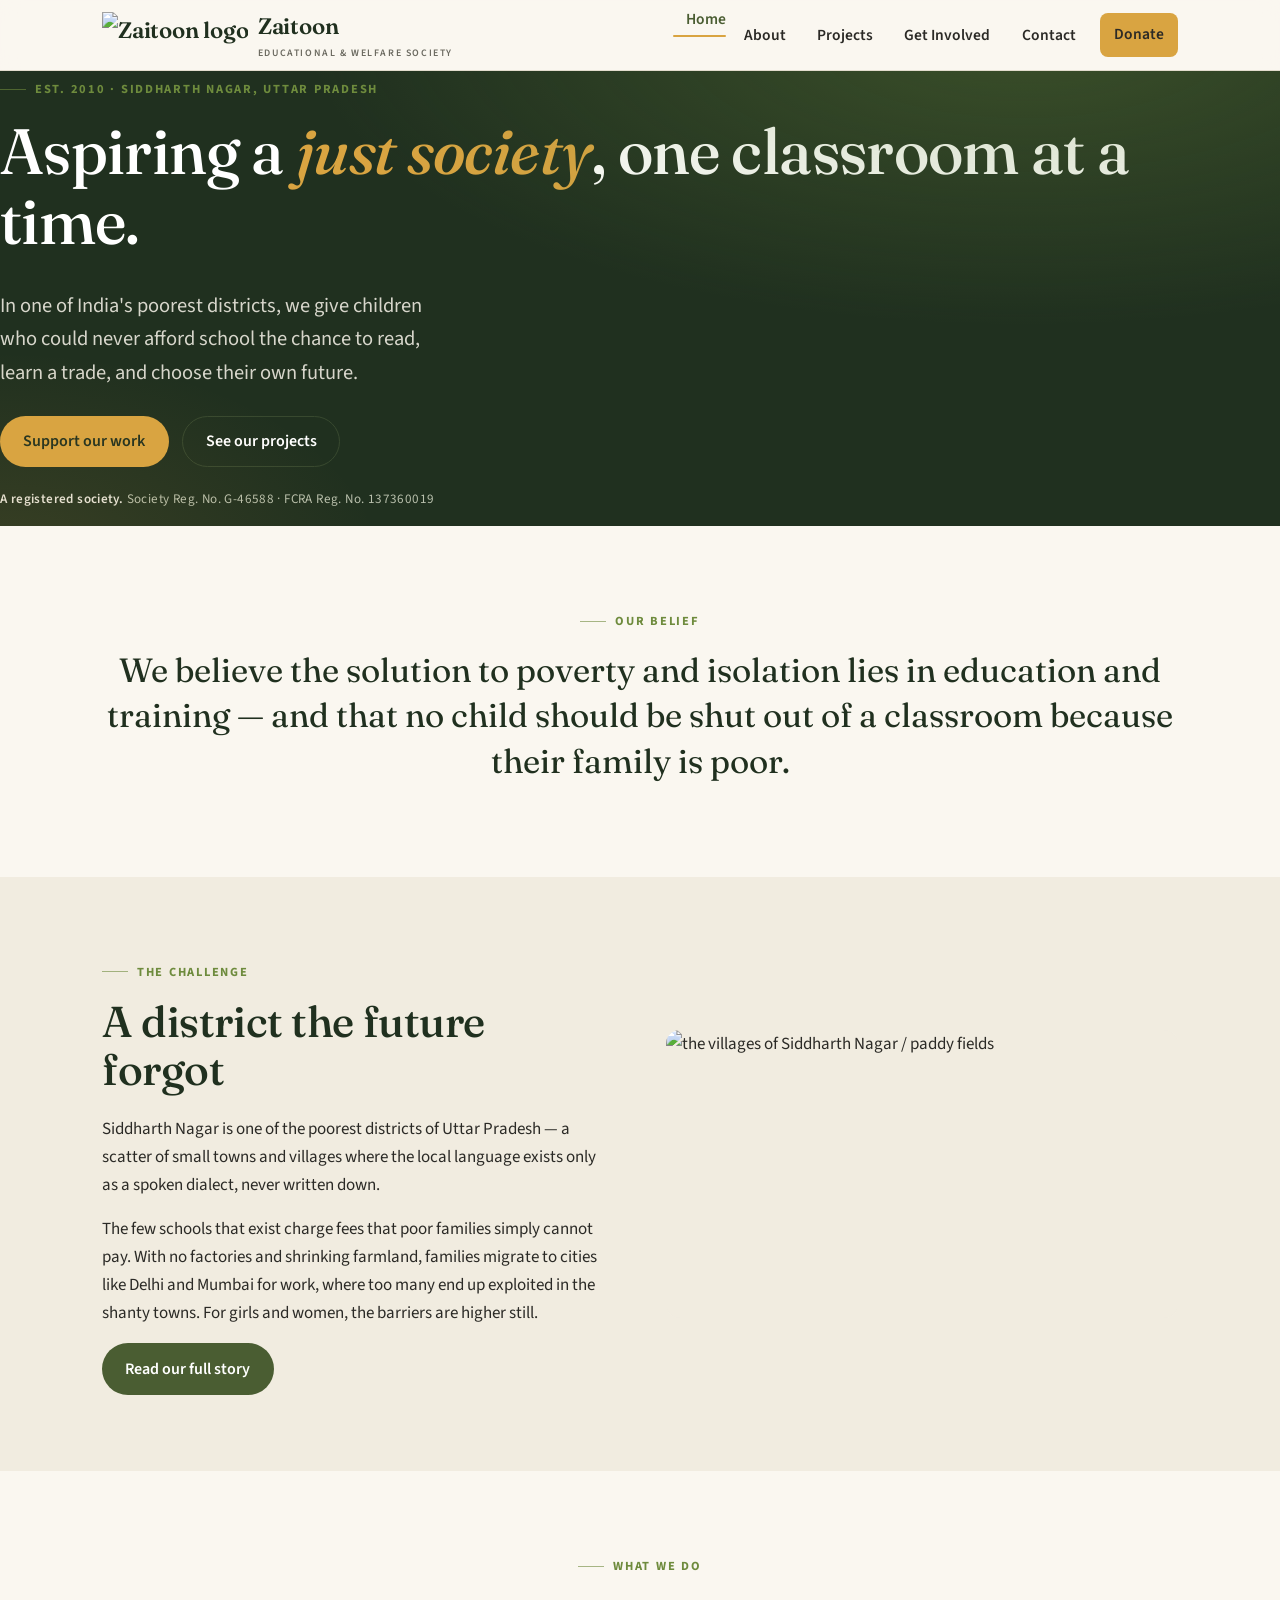
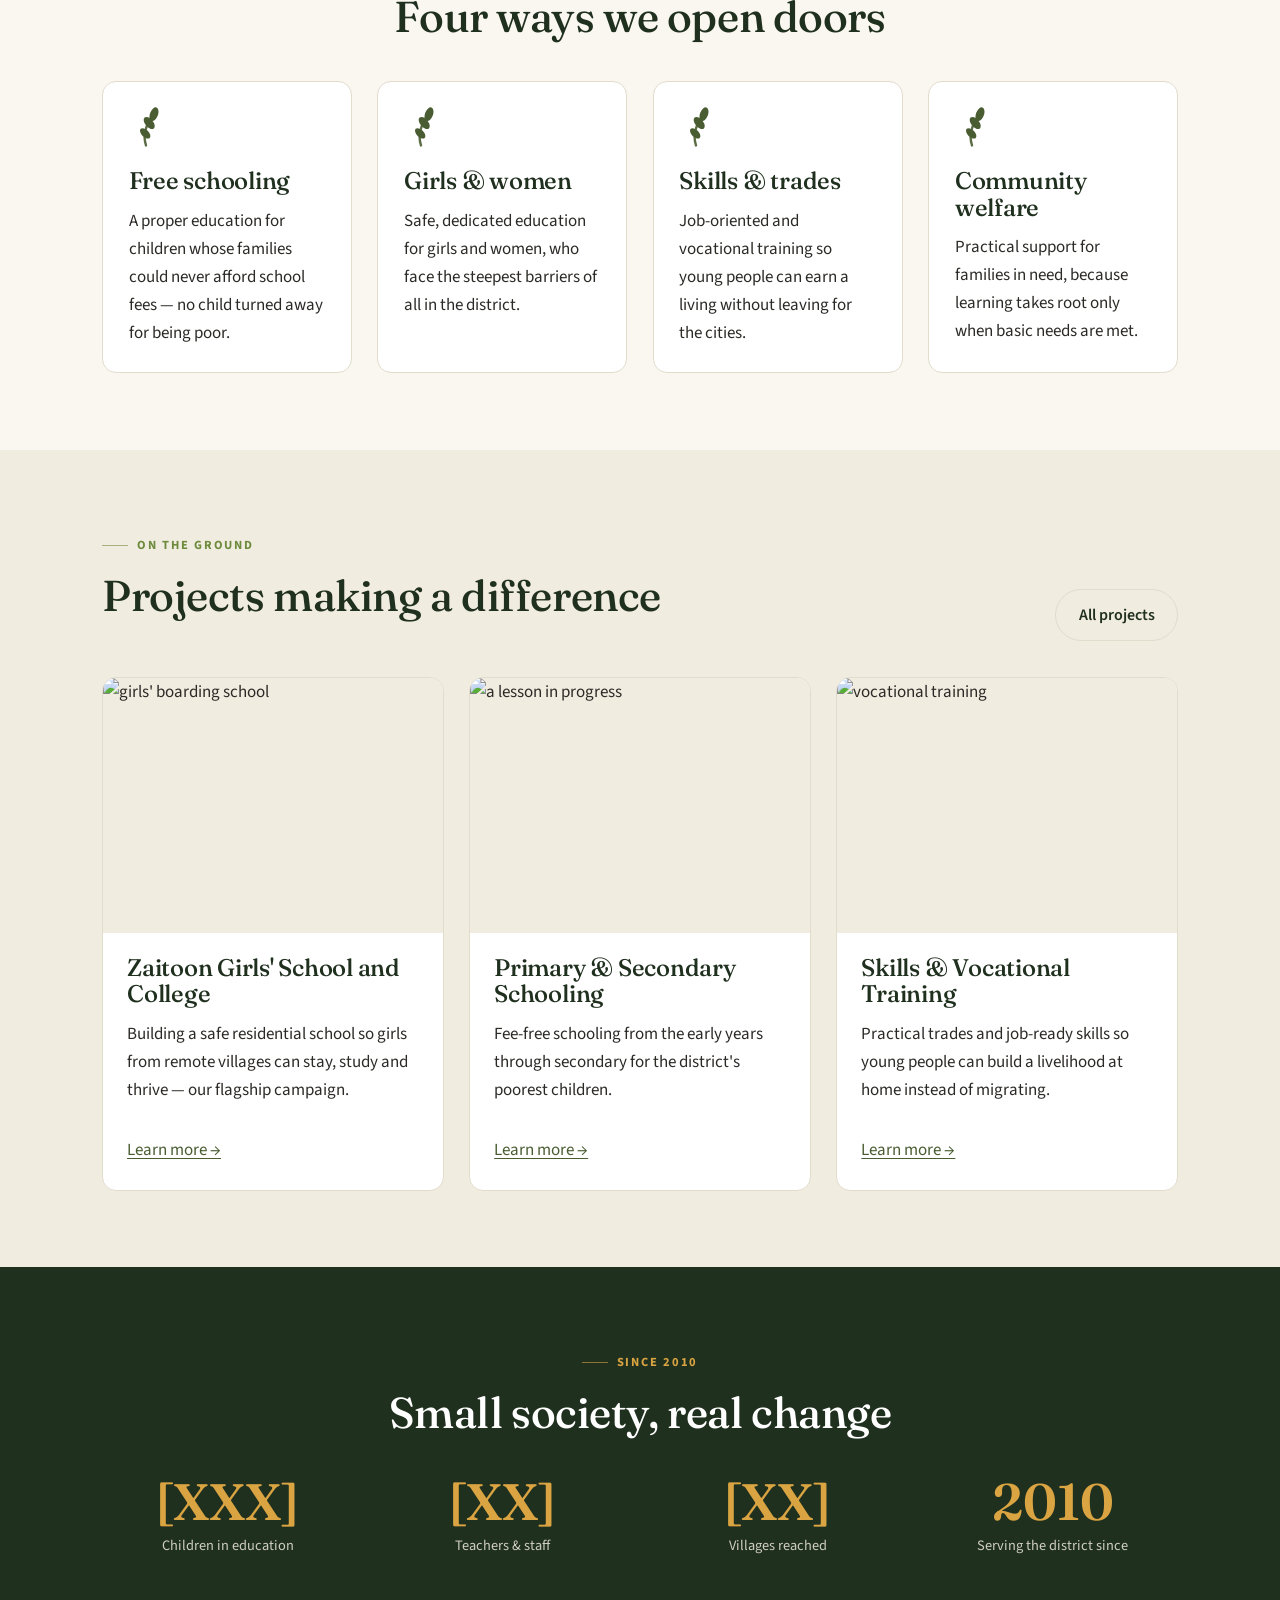
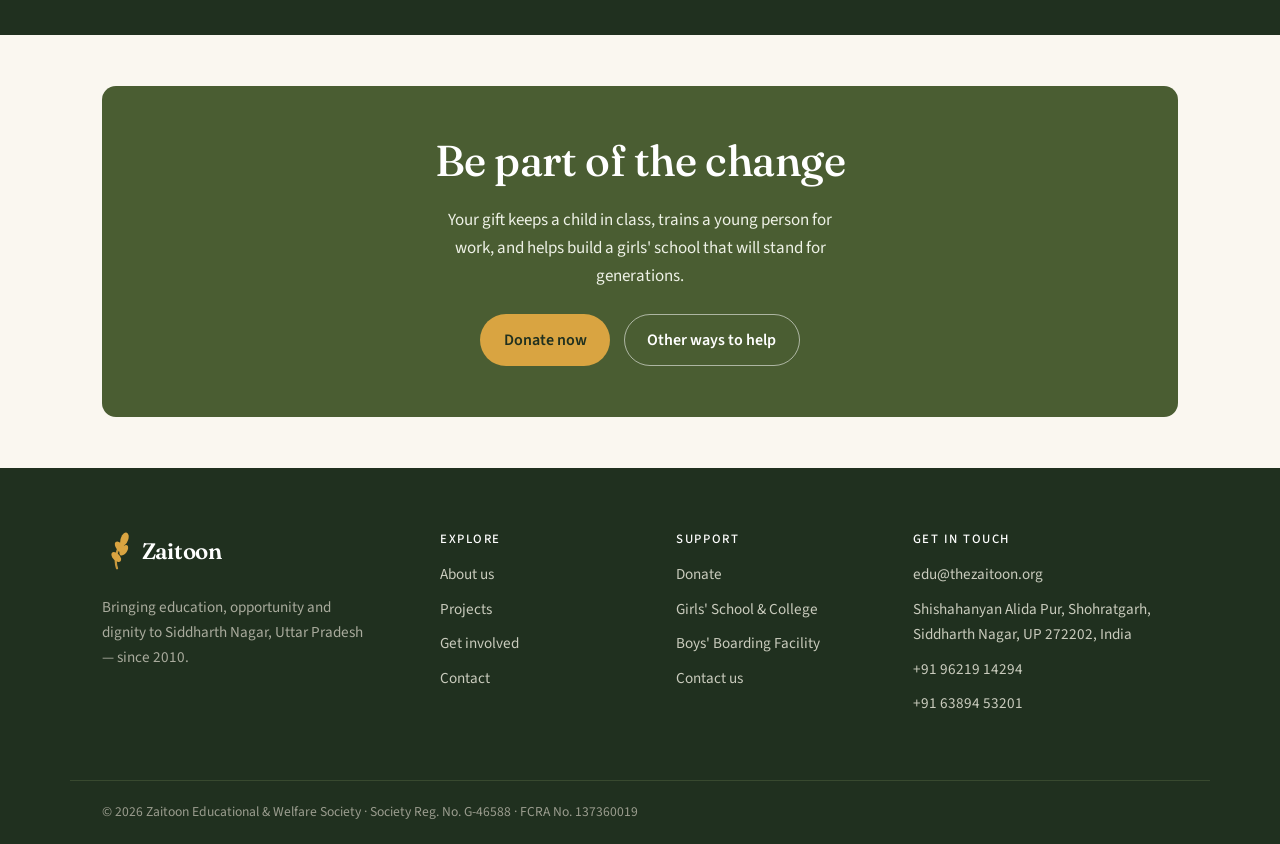
==== commit 1fc6c908: "Update hero section and project details in index.html" ====
--- a/index.html
+++ b/index.html
@@ -38,9 +38,9 @@
 
   <!-- ===================== HERO ===================== -->
   <section class="hero">
-    <div class="container">
-      <div class="hero-copy reveal">
-        <p class="eyebrow">Serving Siddharth Nagar, Uttar Pradesh · 15 years</p>
+    <div class="feature-split">
+      <div class="hero-copy fs-copy reveal">
+        <p class="eyebrow">Est. 2010 · Siddharth Nagar, Uttar Pradesh</p>
         <h1>Aspiring a <em>just society</em>, one classroom at a time.</h1>
         <p class="lede">In one of India's poorest districts, we give children who could never afford school the chance to read, learn a trade, and choose their own future.</p>
         <div class="btn-row">
@@ -49,11 +49,12 @@
         </div>
         <p class="reg-line"><strong>A registered society.</strong> Society Reg. No. G-46588 · FCRA Reg. No. 137360019</p>
       </div>
-      <div class="hero-art reveal">
-      <div class="slideshow" style="aspect-ratio:4/5;max-width:420px;width:100%;">
+      <div class="fs-media reveal">
+        <div class="slideshow">
         <div class="slide active"><img src="assets/images/hero-1.jpg" alt="Zaitoon — our work"></div>
         <div class="slide"><img src="assets/images/hero-2.jpg" alt="Zaitoon — our work"></div>
         <div class="slide"><img src="assets/images/hero-3.jpg" alt="Zaitoon — our work"></div>
+        <div class="slide"><img src="assets/images/hero-4.jpg" alt="Zaitoon — our work"></div>
         <button class="ss-arrow prev" aria-label="Previous slide">&#8249;</button>
         <button class="ss-arrow next" aria-label="Next slide">&#8250;</button>
         <div class="ss-dots"></div>
@@ -134,25 +135,22 @@
         <article class="pcard reveal">
           <img class="media" src="assets/images/girls-school.jpg" alt="girls' boarding school">
           <div class="pcard-body">
-            <span class="tag tag--fund" style="align-self:flex-start; margin-bottom:.7rem;">Fundraising</span>
-            <h3>Girls' Boarding School</h3>
+            <h3>Zaitoon Girls' School and College</h3>
             <p>Building a safe residential school so girls from remote villages can stay, study and thrive — our flagship campaign.</p>
-            <div class="pcard-foot"><a href="projects.html#girls-school">Learn more →</a></div>
+            <div class="pcard-foot"><a href="girls-school.html">Learn more →</a></div>
           </div>
         </article>
         <article class="pcard reveal">
           <img class="media" src="assets/images/classroom.jpg" alt="a lesson in progress">
           <div class="pcard-body">
-            <span class="tag tag--active" style="align-self:flex-start; margin-bottom:.7rem;">Active</span>
-            <h3>Free Primary Schooling</h3>
-            <p>Everyday classes that give the district's poorest children the reading, writing and numeracy that open every other door.</p>
+            <h3>Primary &amp; Secondary Schooling</h3>
+            <p>Fee-free schooling from the early years through secondary for the district's poorest children.</p>
             <div class="pcard-foot"><a href="projects.html#schooling">Learn more →</a></div>
           </div>
         </article>
         <article class="pcard reveal">
           <img class="media" src="assets/images/training.jpg" alt="vocational training">
           <div class="pcard-body">
-            <span class="tag tag--active" style="align-self:flex-start; margin-bottom:.7rem;">Active</span>
             <h3>Skills &amp; Vocational Training</h3>
             <p>Practical trades and job-ready skills so young people can build a livelihood at home instead of migrating.</p>
             <div class="pcard-foot"><a href="projects.html#vocational">Learn more →</a></div>
@@ -166,7 +164,7 @@
   <section class="section section--ink">
     <div class="container">
       <div class="center reveal" style="margin-bottom:2.5rem;">
-        <p class="eyebrow" style="justify-content:center;">In 15 years</p>
+        <p class="eyebrow" style="justify-content:center;">Since 2010</p>
         <h2>Small society, real change</h2>
       </div>
       <!-- REPLACE the bracketed figures below with your real numbers -->
@@ -174,7 +172,7 @@
         <div class="stat"><div class="num">[XXX]</div><div class="lbl">Children in education</div></div>
         <div class="stat"><div class="num">[XX]</div><div class="lbl">Teachers &amp; staff</div></div>
         <div class="stat"><div class="num">[XX]</div><div class="lbl">Villages reached</div></div>
-        <div class="stat"><div class="num">15</div><div class="lbl">Years serving the district</div></div>
+        <div class="stat"><div class="num">2010</div><div class="lbl">Serving the district since</div></div>
       </div>
     </div>
   </section>
@@ -204,7 +202,7 @@
         <svg class="sprig-mini" viewBox="0 0 40 50" aria-hidden="true" xmlns="http://www.w3.org/2000/svg"><path class="stem" d="M20 48 C 16 36 18 24 30 8"/><g class="leaf"><ellipse cx="30" cy="9" rx="5" ry="9" transform="rotate(20 30 9)"/><ellipse cx="24" cy="20" rx="5" ry="9" transform="rotate(-40 24 20)"/><ellipse cx="29" cy="24" rx="4.5" ry="8" transform="rotate(35 29 24)"/><ellipse cx="19" cy="33" rx="4.5" ry="8" transform="rotate(-45 19 33)"/></g><circle class="olive-fruit" cx="27" cy="17" r="2.6"/></svg>
         <span>Zaitoon</span>
       </a>
-      <p>Bringing education, opportunity and dignity to Siddharth Nagar, Uttar Pradesh — for over 15 years.</p>
+      <p>Bringing education, opportunity and dignity to Siddharth Nagar, Uttar Pradesh — since 2010.</p>
     </div>
     <div>
       <h4>Explore</h4>
@@ -219,9 +217,9 @@
       <h4>Support</h4>
       <ul class="footer-links">
         <li><a href="get-involved.html#donate">Donate</a></li>
-        <li><a href="get-involved.html#sponsor">Sponsor a child</a></li>
-        <li><a href="get-involved.html#partner">Partner with us</a></li>
-        <li><a href="get-involved.html#volunteer">Volunteer</a></li>
+        <li><a href="girls-school.html">Girls' School &amp; College</a></li>
+        <li><a href="projects.html#sponsor">Boys' Boarding Facility</a></li>
+        <li><a href="contact.html">Contact us</a></li>
       </ul>
     </div>
     <div>
@@ -236,7 +234,6 @@
   </div>
   <div class="container footer-bottom">
     <span>© <span id="year">2025</span> Zaitoon Educational &amp; Welfare Society · Society Reg. No. G-46588 · FCRA No. 137360019</span>
-    <span class="tagline">Aspiring a just society</span>
   </div>
 </footer>
 
--- a/assets/css/styles.css
+++ b/assets/css/styles.css
@@ -379,3 +379,14 @@
 .bank-table dt{ font-weight:600; color:var(--ink); }
 .bank-table dd{ margin:0; color:var(--text); }
 @media (max-width:520px){ .bank-table{ grid-template-columns:1fr; gap:.1rem; } .bank-table dd{ margin-bottom:.55rem; } }
+
+/* ===================================================================
+   REAL IMAGES (replacing placeholders)
+   =================================================================== */
+.media{ display:block; width:100%; aspect-ratio:4/3; object-fit:cover; border-radius:var(--radius); background:var(--paper-2); }
+.media.ratio-wide{ aspect-ratio:16/9; }
+.media.ratio-square{ aspect-ratio:1/1; }
+.media.ratio-tall{ aspect-ratio:3/4; }
+.media.ratio-4x3{ aspect-ratio:4/3; }
+.pcard .media{ border-radius:0; aspect-ratio:4/3; }
+.founder-photo-img{ display:block; width:100%; height:clamp(280px,40vw,520px); object-fit:cover; margin-top:2rem; }
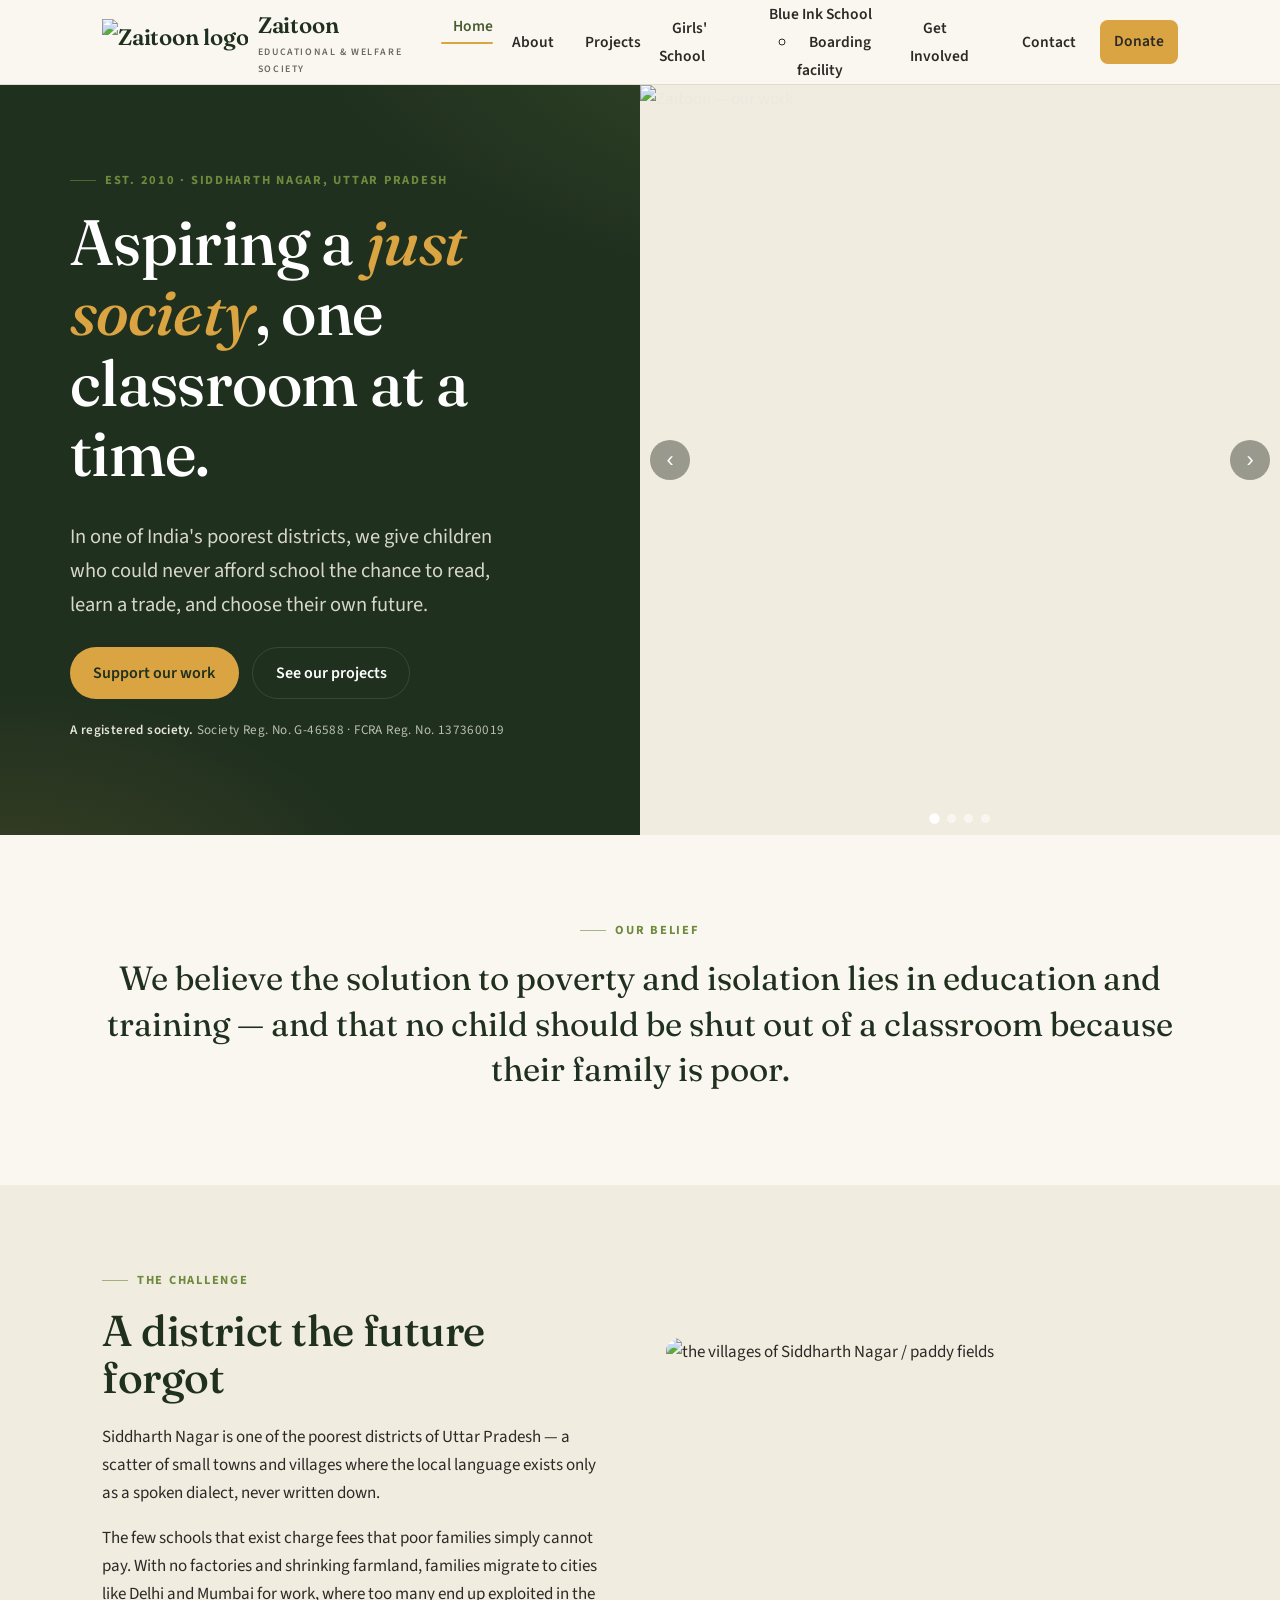
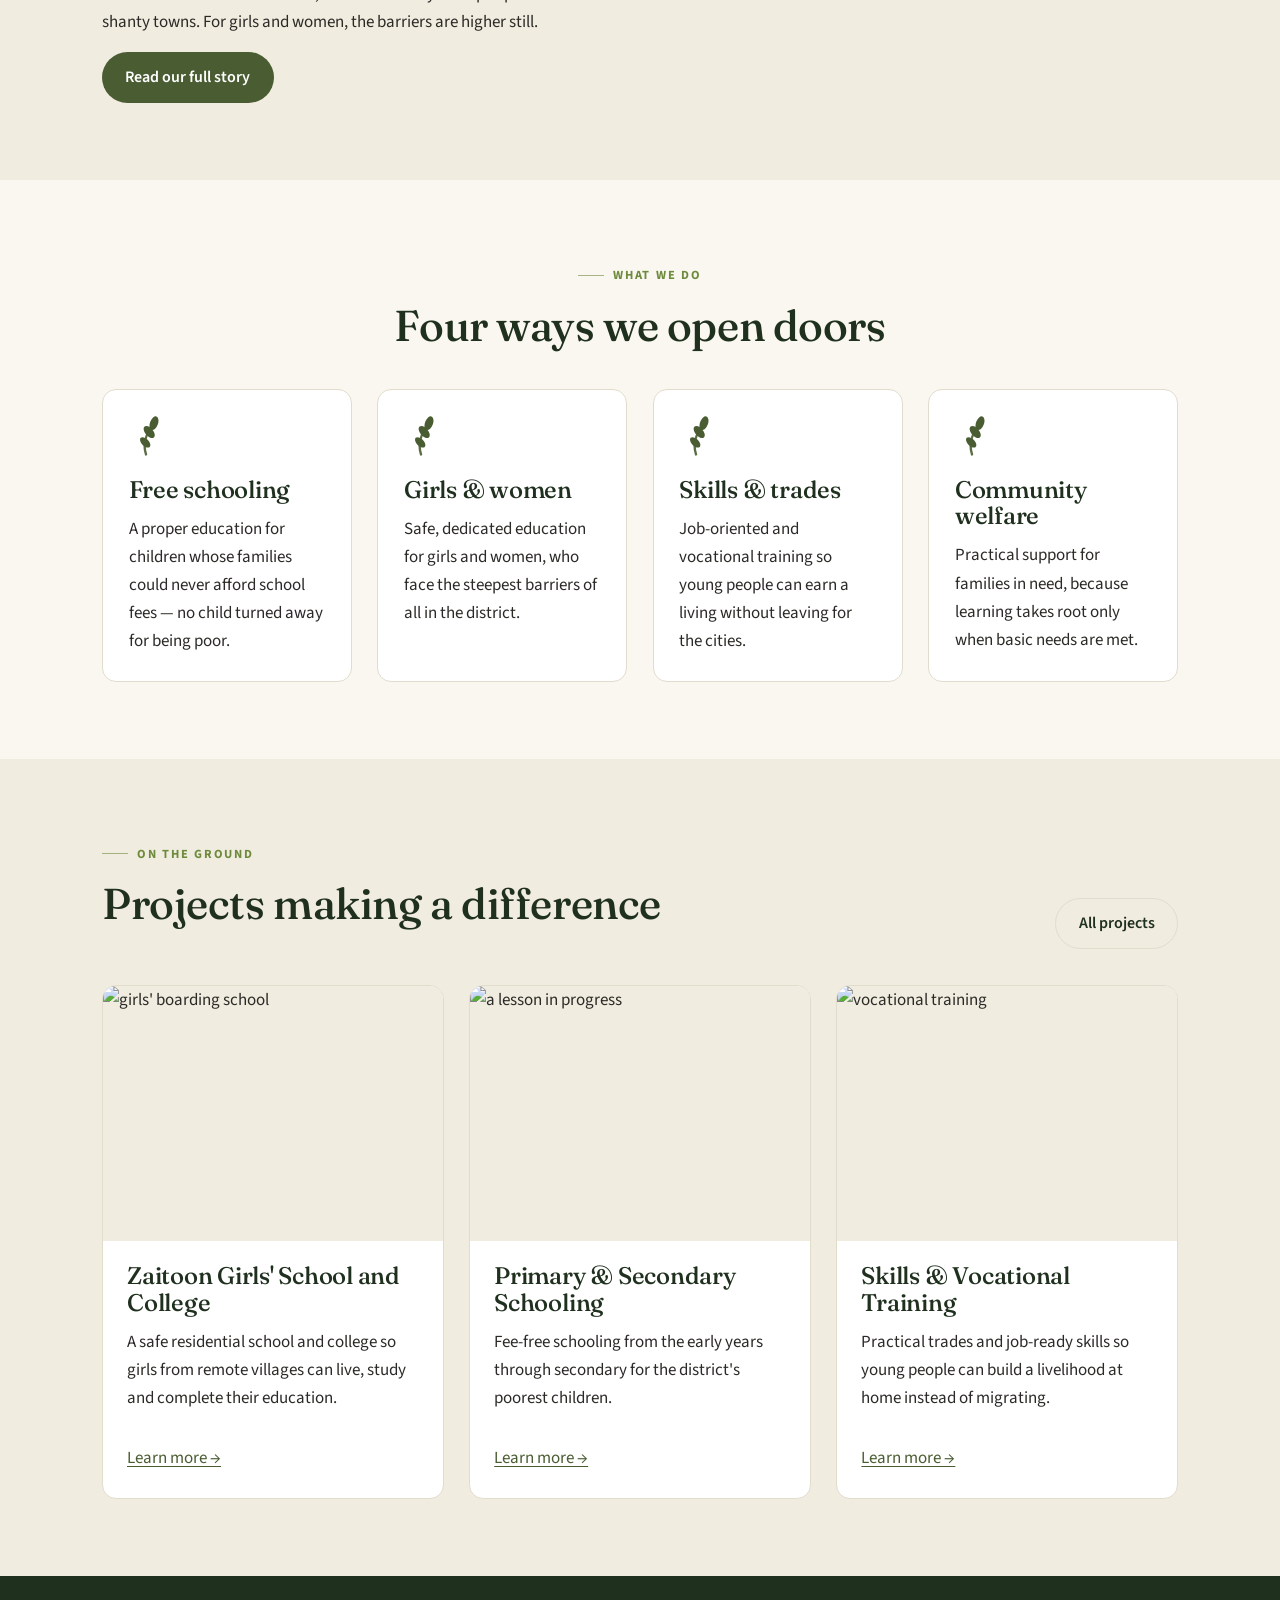
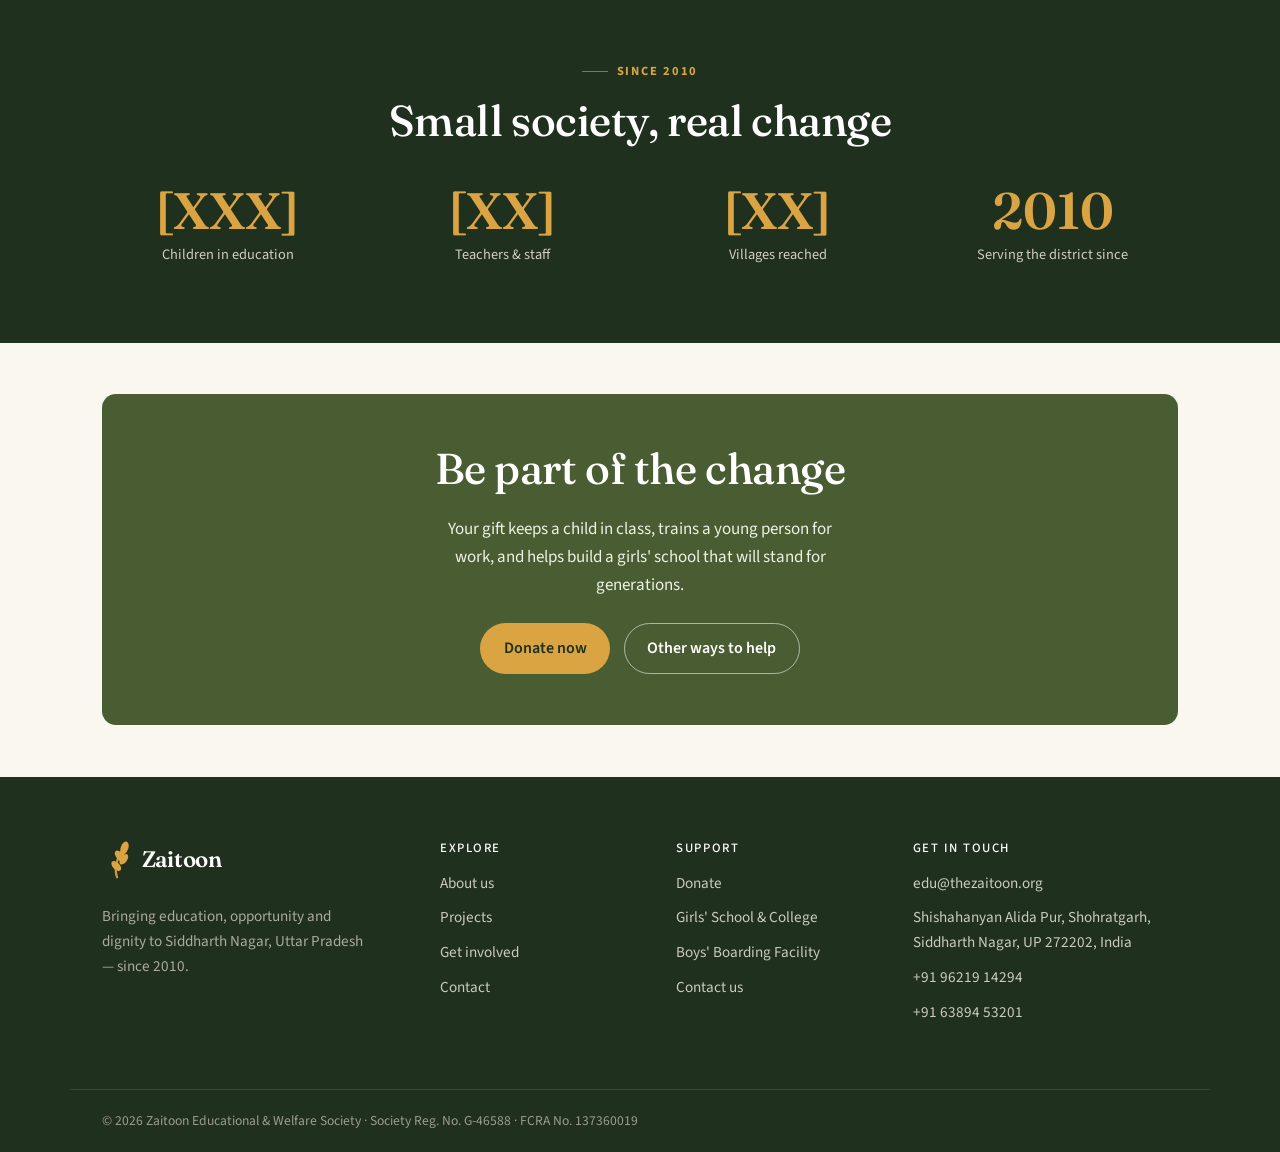
==== commit cbcdb80b: "Update links and descriptions for schools" ====
--- a/index.html
+++ b/index.html
@@ -27,6 +27,8 @@
       <li><a href="index.html" aria-current="page">Home</a></li>
       <li><a href="about.html">About</a></li>
       <li><a href="projects.html">Projects</a></li>
+      <li><a href="girls-school.html">Girls' School</a></li>
+      <li class="has-sub"><a href="blue-ink-school.html">Blue Ink School</a><ul class="subnav"><li><a href="blue-ink-school.html#boarding">Boarding facility</a></li></ul></li>
       <li><a href="get-involved.html">Get Involved</a></li>
       <li><a href="contact.html">Contact</a></li>
       <li><a class="btn btn--gold nav-cta" href="get-involved.html#donate">Donate</a></li>
@@ -136,7 +138,7 @@
           <img class="media" src="assets/images/girls-school.jpg" alt="girls' boarding school">
           <div class="pcard-body">
             <h3>Zaitoon Girls' School and College</h3>
-            <p>Building a safe residential school so girls from remote villages can stay, study and thrive — our flagship campaign.</p>
+            <p>A safe residential school and college so girls from remote villages can live, study and complete their education.</p>
             <div class="pcard-foot"><a href="girls-school.html">Learn more →</a></div>
           </div>
         </article>
@@ -145,7 +147,7 @@
           <div class="pcard-body">
             <h3>Primary &amp; Secondary Schooling</h3>
             <p>Fee-free schooling from the early years through secondary for the district's poorest children.</p>
-            <div class="pcard-foot"><a href="projects.html#schooling">Learn more →</a></div>
+            <div class="pcard-foot"><a href="blue-ink-school.html">Learn more →</a></div>
           </div>
         </article>
         <article class="pcard reveal">
@@ -218,7 +220,7 @@
       <ul class="footer-links">
         <li><a href="get-involved.html#donate">Donate</a></li>
         <li><a href="girls-school.html">Girls' School &amp; College</a></li>
-        <li><a href="projects.html#sponsor">Boys' Boarding Facility</a></li>
+        <li><a href="blue-ink-school.html#boarding">Boys' Boarding Facility</a></li>
         <li><a href="contact.html">Contact us</a></li>
       </ul>
     </div>
--- a/assets/css/styles.css
+++ b/assets/css/styles.css
@@ -390,3 +390,45 @@
 .media.ratio-4x3{ aspect-ratio:4/3; }
 .pcard .media{ border-radius:0; aspect-ratio:4/3; }
 .founder-photo-img{ display:block; width:100%; height:clamp(280px,40vw,520px); object-fit:cover; margin-top:2rem; }
+
+/* ===================================================================
+   v3 UPDATES
+   =================================================================== */
+
+/* hero roller banner fills more of the right */
+.hero .container{ grid-template-columns:1fr 1fr; }
+.hero-art{ align-items:stretch; width:100%; }
+.hero-art .slideshow{ max-width:none; }
+@media (max-width:820px){ .hero-art .slideshow{ max-width:460px; } }
+
+/* flagship full-bleed image (Zaitoon Girls' School and College) */
+.flagship-grid{ display:grid; grid-template-columns:1fr 1fr; align-items:stretch; }
+.flagship-copy{ padding-block:clamp(3rem,6vw,6rem); padding-right:clamp(1.5rem,4vw,3rem); padding-left:clamp(1.15rem,4vw,2rem); }
+.flagship-media img{ width:100%; height:100%; object-fit:cover; min-height:460px; aspect-ratio:auto; border-radius:0; display:block; }
+@media (min-width:1141px){ .flagship-copy{ padding-left:calc((100vw - var(--maxw))/2); } }
+@media (max-width:820px){
+  .flagship-grid{ grid-template-columns:1fr; }
+  .flagship-media img{ min-height:300px; }
+}
+
+/* ===================================================================
+   v4 UPDATES — larger media that fills the space
+   =================================================================== */
+
+/* feature split: copy aligned to container on the left, full-bleed media on the right */
+.feature-split{ display:grid; grid-template-columns:1fr 1fr; align-items:stretch; }
+.feature-split .fs-copy{ align-self:center; padding-block:clamp(3rem,6vw,6rem); padding-right:clamp(1.5rem,4vw,3rem); padding-left:clamp(1.15rem,4vw,2rem); }
+@media (min-width:1141px){ .feature-split .fs-copy{ padding-left:calc((100vw - var(--maxw))/2); } }
+.feature-split .fs-media{ position:relative; min-height:100%; }
+.feature-split .fs-media .slideshow{ position:absolute; inset:0; width:100%; height:100%; aspect-ratio:auto; border-radius:0; box-shadow:none; }
+.feature-split .fs-media .slideshow .slide img{ width:100%; height:100%; object-fit:cover; }
+.hero .feature-split{ position:relative; z-index:2; }
+@media (max-width:820px){
+  .feature-split{ grid-template-columns:1fr; }
+  .feature-split .fs-media{ min-height:320px; }
+  .feature-split .fs-media .slideshow{ position:relative; height:100%; }
+  .feature-split .fs-copy{ padding:clamp(2.5rem,7vw,3.5rem) clamp(1.15rem,4vw,2rem) 0; }
+}
+
+/* flagship image: fit the WHOLE image in (no cropping) */
+.flagship-media img{ object-fit:contain; background:#1b2a18; }
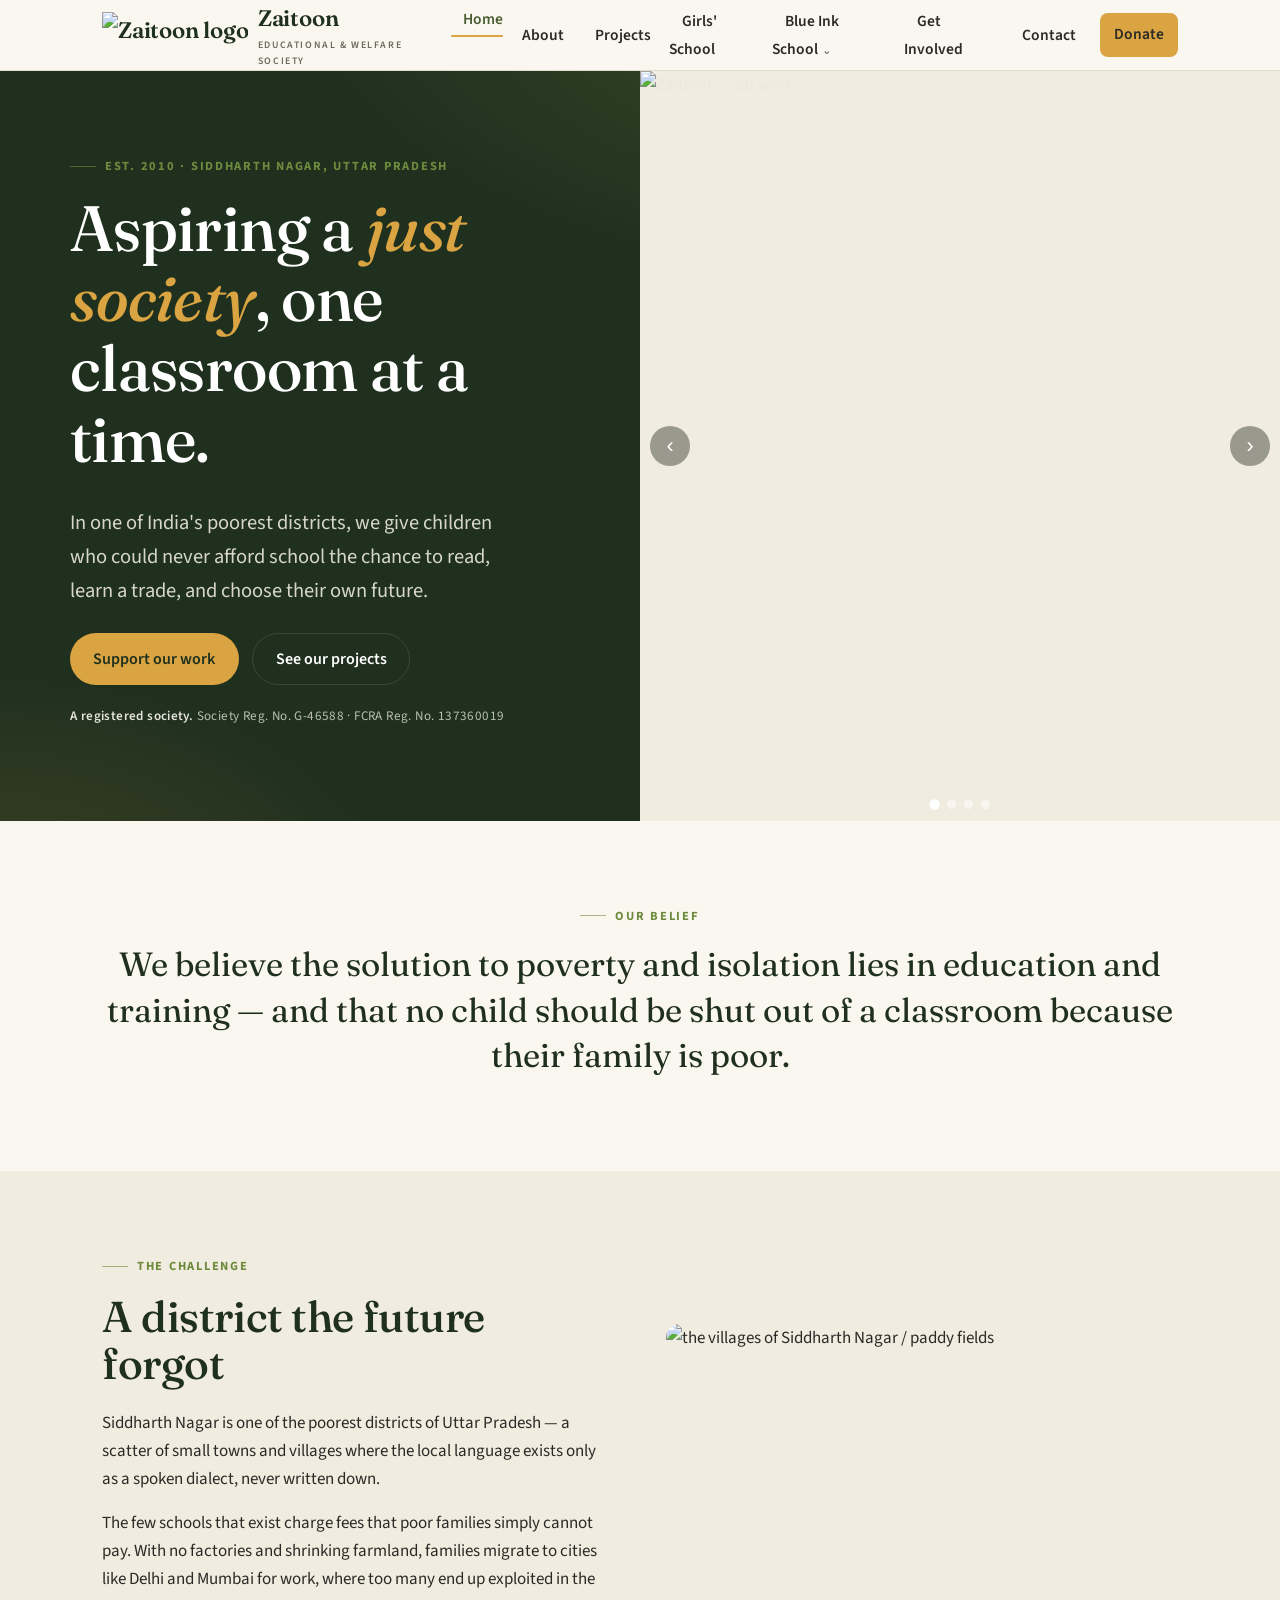
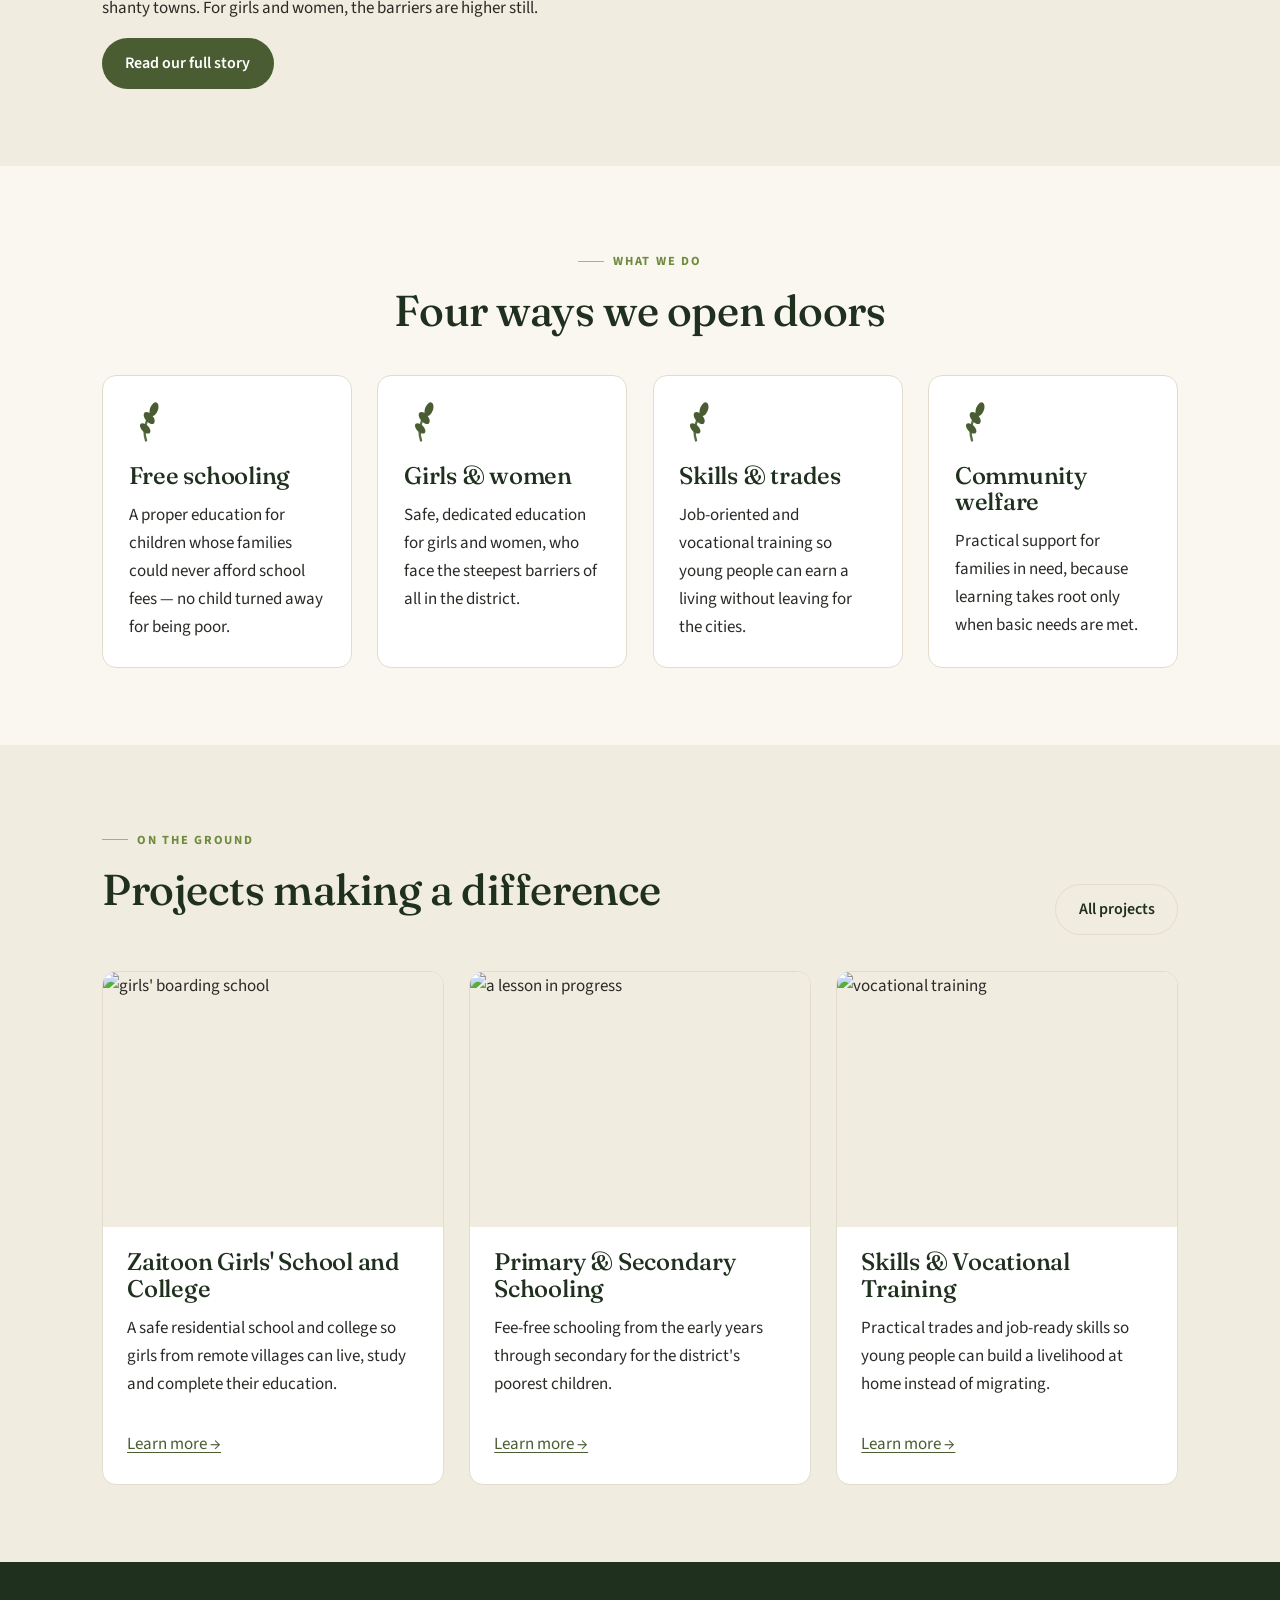
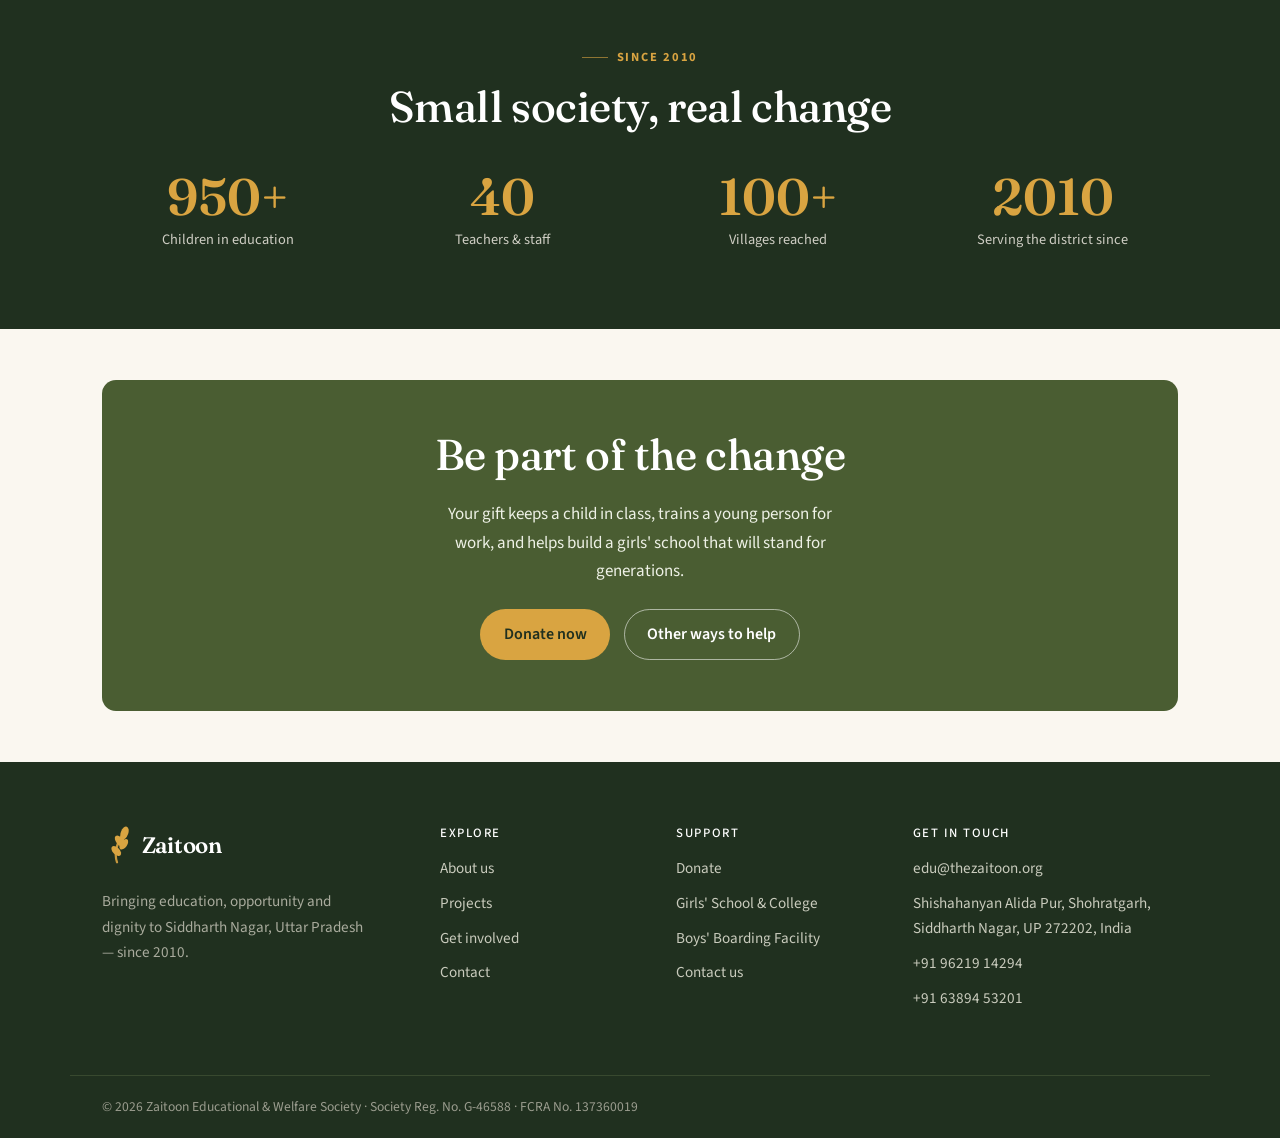
==== commit c8c2e099: "Update statistics in index.html with real numbers" ====
--- a/index.html
+++ b/index.html
@@ -171,9 +171,9 @@
       </div>
       <!-- REPLACE the bracketed figures below with your real numbers -->
       <div class="stats reveal">
-        <div class="stat"><div class="num">[XXX]</div><div class="lbl">Children in education</div></div>
-        <div class="stat"><div class="num">[XX]</div><div class="lbl">Teachers &amp; staff</div></div>
-        <div class="stat"><div class="num">[XX]</div><div class="lbl">Villages reached</div></div>
+        <div class="stat"><div class="num">950+</div><div class="lbl">Children in education</div></div>
+        <div class="stat"><div class="num">40</div><div class="lbl">Teachers &amp; staff</div></div>
+        <div class="stat"><div class="num">100+</div><div class="lbl">Villages reached</div></div>
         <div class="stat"><div class="num">2010</div><div class="lbl">Serving the district since</div></div>
       </div>
     </div>
--- a/assets/css/styles.css
+++ b/assets/css/styles.css
@@ -126,7 +126,7 @@
 .nav-toggle[aria-expanded="true"] span::before{ transform:translateY(6px) rotate(45deg); }
 .nav-toggle[aria-expanded="true"] span::after{ transform:translateY(-6px) rotate(-45deg); }
 
-@media (max-width:880px){
+@media (max-width:1024px){
   .nav-toggle{ display:inline-flex; }
   .nav-links{
     position:absolute; left:0; right:0; top:100%;
@@ -432,3 +432,40 @@
 
 /* flagship image: fit the WHOLE image in (no cropping) */
 .flagship-media img{ object-fit:contain; background:#1b2a18; }
+
+/* ===================================================================
+   v5 — Blue Ink School International (blue theme)
+   =================================================================== */
+.section--blue{ background:#13294a; color:#c7d4e6; }
+.section--blue h2, .section--blue h3{ color:#fff; }
+.section--blue p{ color:#c7d4e6; }
+.section--blue .eyebrow{ color:#8fbde9; }
+.section--blue .leaf-list li::before{ background:#8fbde9; }
+.section--blue .btn--ghost{ color:#fff; border-color:rgba(255,255,255,.4); }
+.section--blue .btn--ghost:hover{ color:#fff; border-color:#fff; }
+.section--blue .flagship-copy strong{ color:#fff; }
+.section--blue .flagship-media img{ object-fit:cover; background:#0f2138; }
+
+.page-hero--blue{ background:#13294a; }
+.page-hero--blue h1{ color:#fff; }
+.page-hero--blue p{ color:#c7d4e6; }
+.page-hero--blue .breadcrumb, .page-hero--blue .breadcrumb a{ color:#9fb4cf; }
+.page-hero--blue .breadcrumb a:hover{ color:#8fbde9; }
+
+/* ===================================================================
+   v6 — nav dropdown (Blue Ink School › Boarding facility)
+   =================================================================== */
+.nav-links .has-sub{ position:relative; }
+.nav-links .has-sub > a::after{ content:"⌄"; font-size:.7em; margin-left:.35em; opacity:.65; }
+.subnav{ list-style:none; margin:0; padding:0; }
+@media (min-width:1025px){
+  .subnav{ position:absolute; top:calc(100% + 2px); left:0; min-width:210px; background:var(--paper); border:1px solid var(--line); border-radius:10px; box-shadow:var(--shadow); padding:.35rem; display:none; z-index:70; }
+  .has-sub:hover > .subnav, .has-sub:focus-within > .subnav{ display:block; }
+  .subnav a{ display:block; padding:.5rem .7rem; border-radius:8px; font-weight:600; font-size:.95rem; color:var(--text); text-decoration:none; }
+  .subnav a:hover{ background:var(--paper-2); color:var(--ink); }
+}
+@media (max-width:1024px){
+  .nav-links .has-sub > a::after{ content:""; }
+  .subnav a{ display:block; padding:.5rem .6rem .5rem 1.5rem; font-size:.92rem; font-weight:600; color:var(--muted); text-decoration:none; }
+  .subnav a:hover{ color:var(--ink); }
+}
